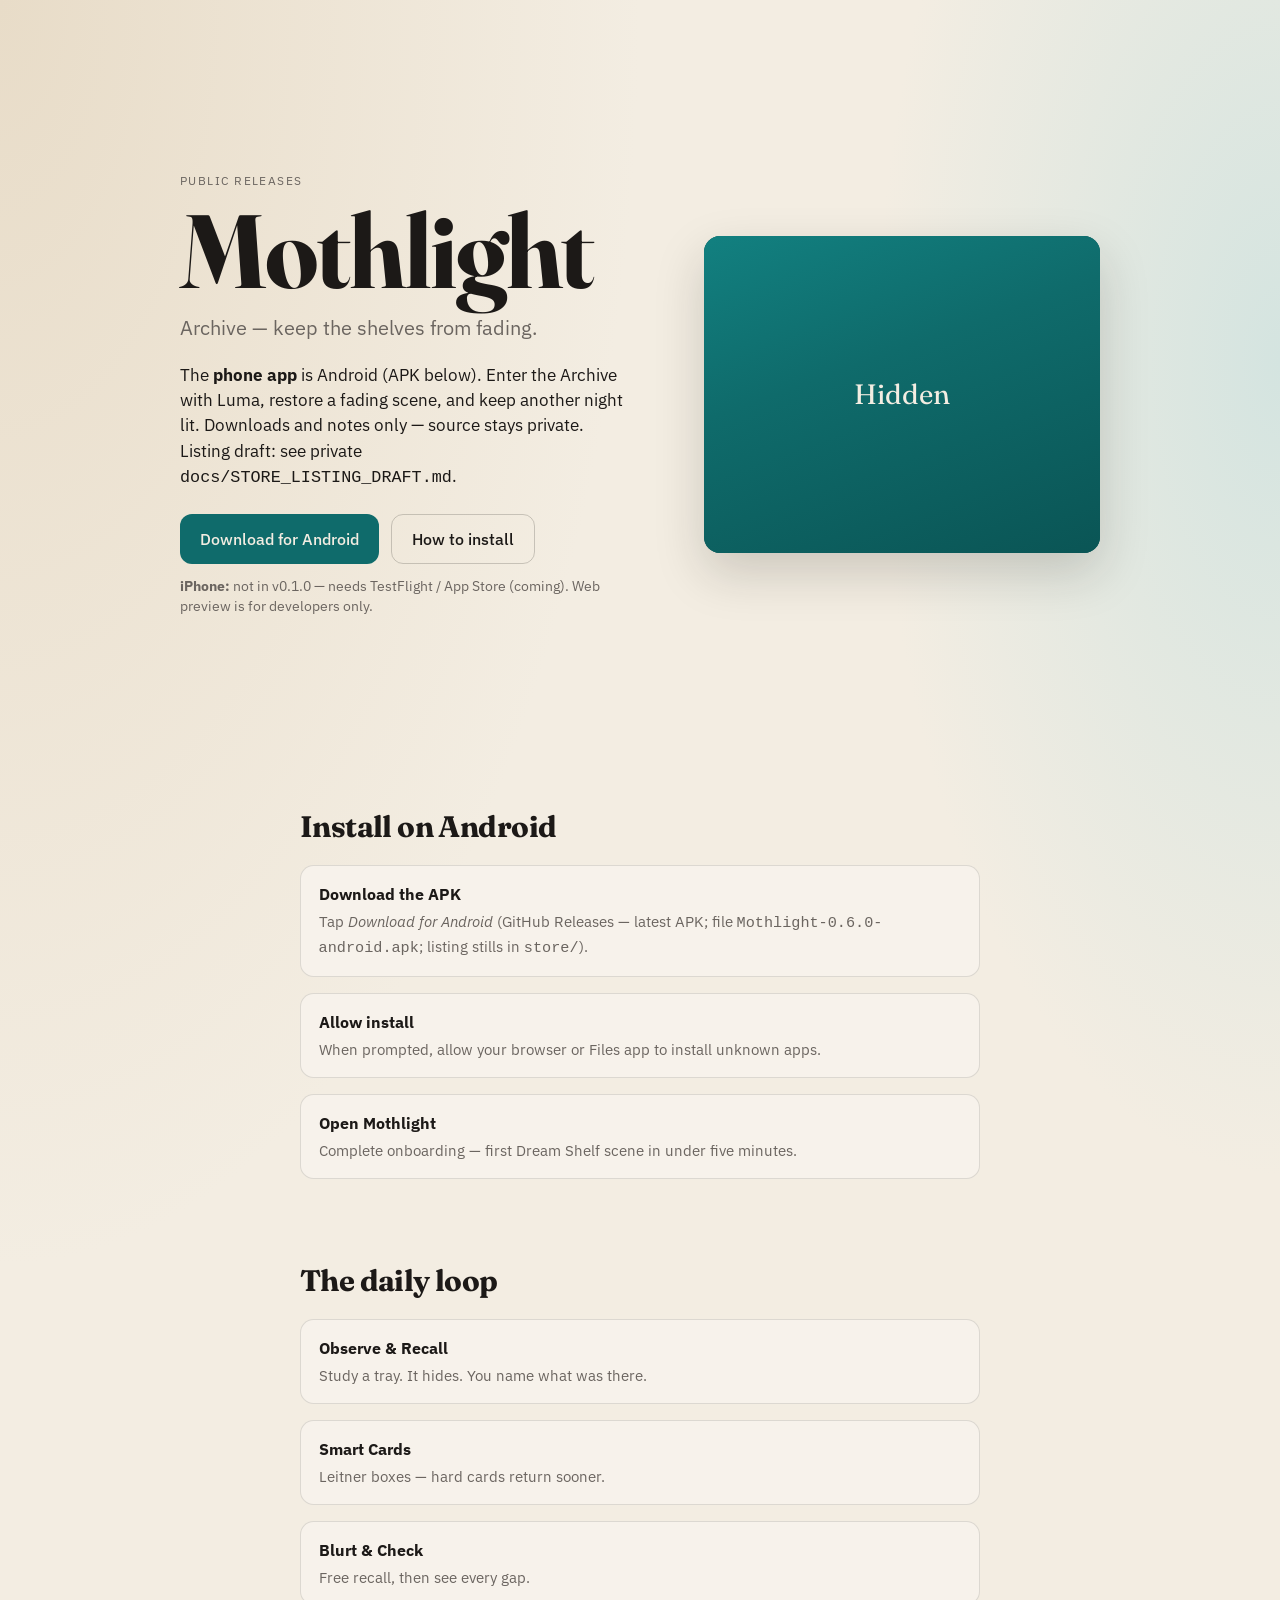
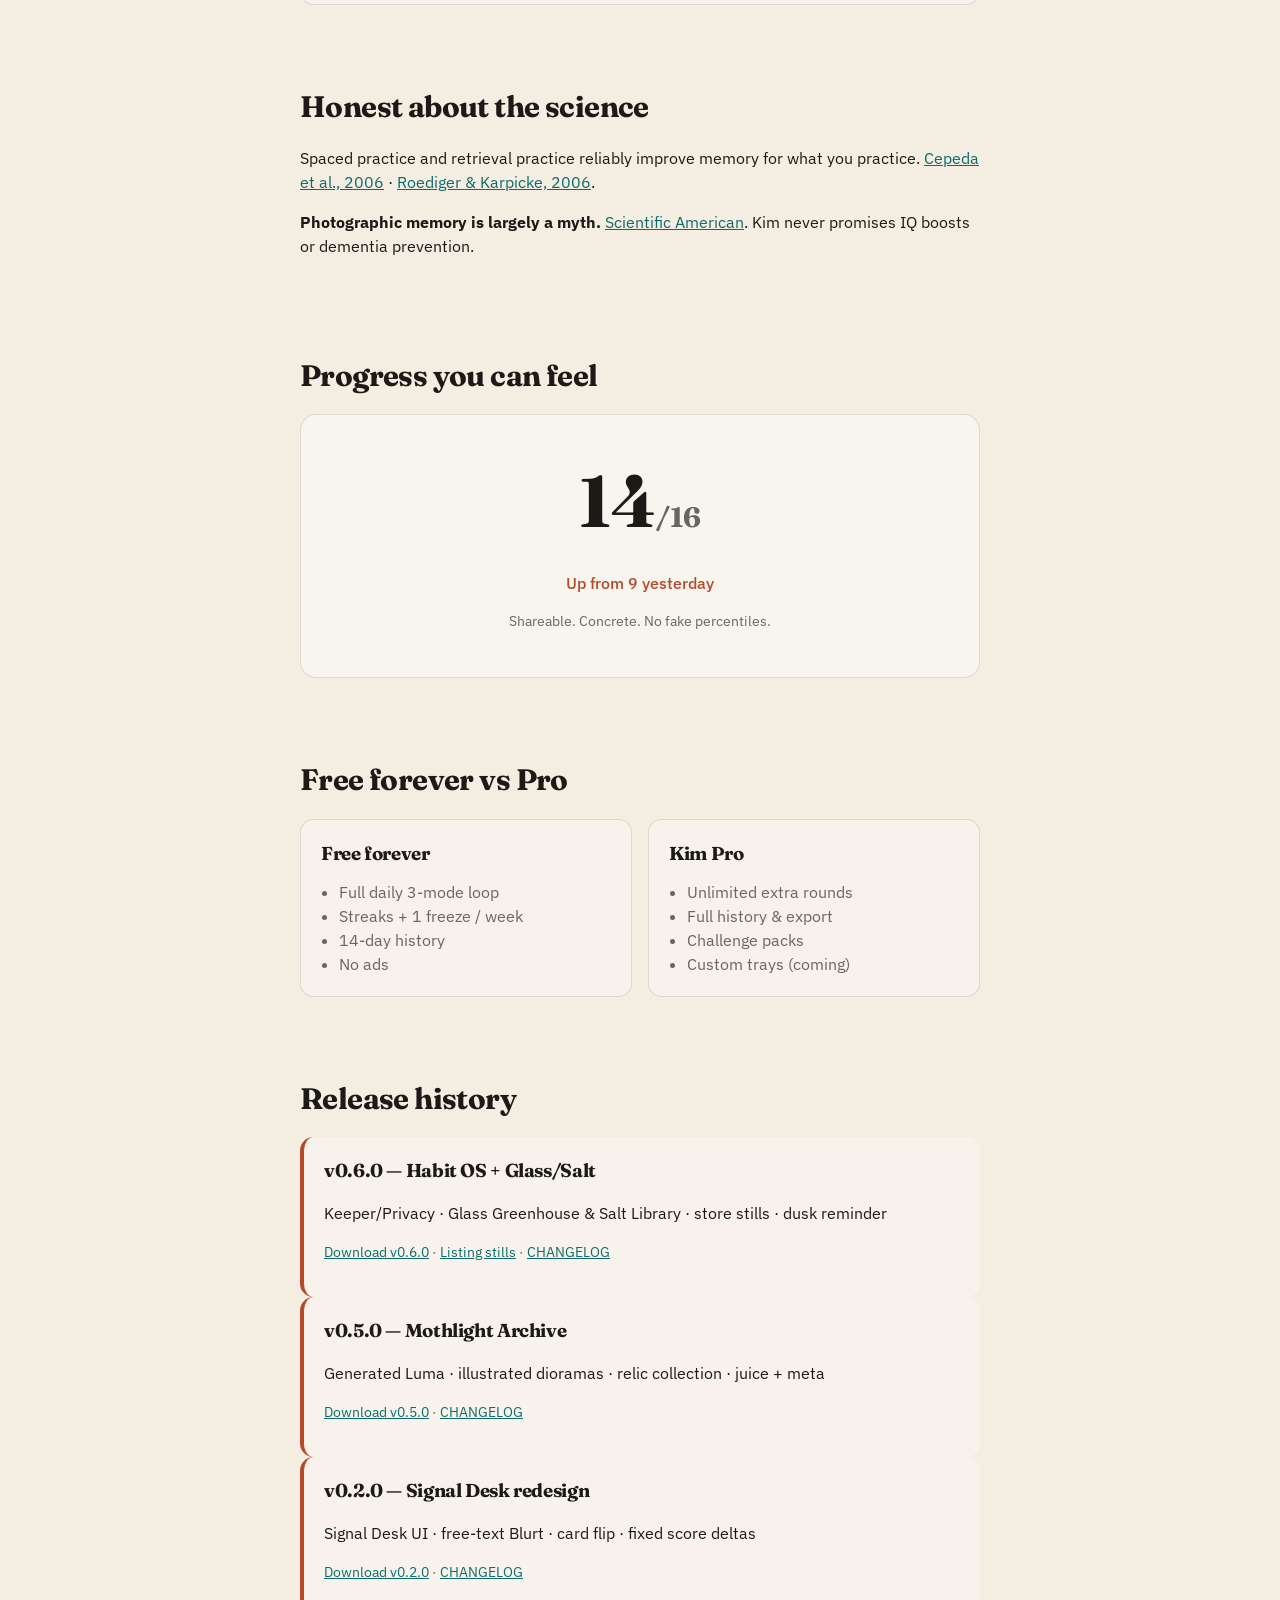
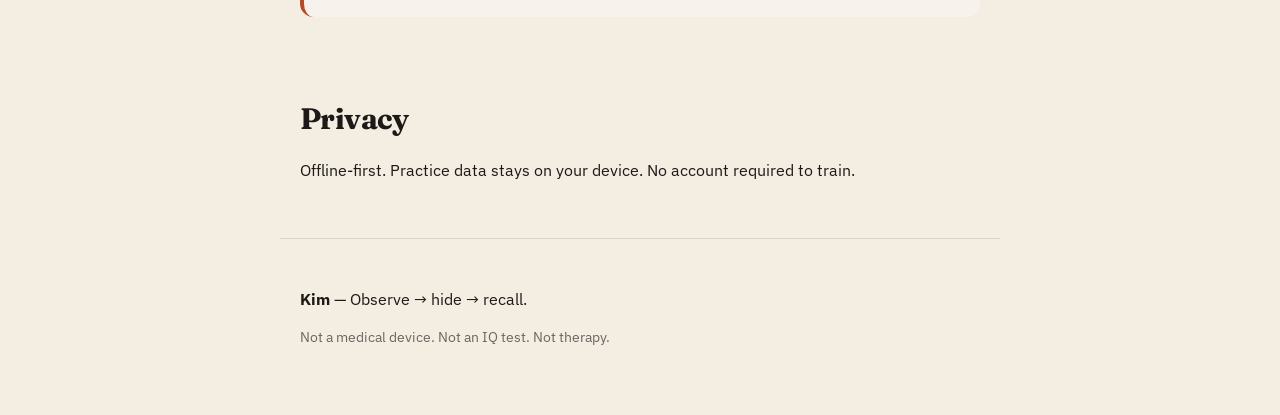
==== index.html @ fcea0f08 "Release notes for v0.6.0 APK download Landing + changelog point at Mothlight-0.6.0-android.apk and s" ====
<!doctype html>
<html lang="en">
  <head>
    <meta charset="UTF-8" />
    <meta name="viewport" content="width=device-width, initial-scale=1" />
    <title>Mothlight Archive — Android · keep the shelves lit</title>
    <meta
      name="description"
      content="Download Mothlight Archive for Android. Restore fading Dream Shelf dioramas with Luma in about three minutes a night. Fantasy first; honest practice metrics."
    />
    <link rel="icon" href="favicon.svg" type="image/svg+xml" />
    <link rel="preconnect" href="https://fonts.googleapis.com" />
    <link rel="preconnect" href="https://fonts.gstatic.com" crossorigin />
    <link
      href="https://fonts.googleapis.com/css2?family=Fraunces:opsz,wght@9..144,600;9..144,700&family=IBM+Plex+Sans:wght@400;500;600&display=swap"
      rel="stylesheet"
    />
    <link rel="stylesheet" href="styles.css" />
  </head>
  <body>
    <header class="hero">
      <div class="hero-copy">
        <p class="eyebrow">Public releases</p>
        <h1>Mothlight</h1>
        <p class="tag">Archive — keep the shelves from fading.</p>
        <p class="lede">
          The <strong>phone app</strong> is Android (APK below). Enter the Archive with Luma,
          restore a fading scene, and keep another night lit. Downloads and notes only —
          source stays private. Listing draft: see private <code>docs/STORE_LISTING_DRAFT.md</code>.
        </p>
        <div class="cta-row">
          <a
            class="btn primary"
            id="download-android"
            href="https://github.com/grloper/kim-releases/releases/latest"
            >Download for Android</a
          >
          <a class="btn ghost" href="#install">How to install</a>
        </div>
        <p class="fine platform-note">
          <strong>iPhone:</strong> not in v0.1.0 — needs TestFlight / App Store (coming). Web preview
          is for developers only.
        </p>
      </div>
      <div class="tray" aria-hidden="true">
        <div class="tray-bed">
          <span>🔑</span><span>✏️</span><span>🍎</span><span>🧭</span>
          <span>🐚</span><span>🕯️</span><span>📎</span><span>🎲</span>
        </div>
        <div class="cloth" id="cloth"></div>
      </div>
    </header>

    <section id="install">
      <h2>Install on Android</h2>
      <ol class="steps">
        <li>
          <strong>Download the APK</strong>
          <span
            >Tap <em>Download for Android</em> (GitHub Releases — latest APK;
            file <code>Mothlight-0.6.0-android.apk</code>; listing stills in <code>store/</code>).</span
          >
        </li>
        <li>
          <strong>Allow install</strong>
          <span>When prompted, allow your browser or Files app to install unknown apps.</span>
        </li>
        <li>
          <strong>Open Mothlight</strong>
          <span>Complete onboarding — first Dream Shelf scene in under five minutes.</span>
        </li>
      </ol>
    </section>

    <section id="loop">
      <h2>The daily loop</h2>
      <ol class="steps">
        <li>
          <strong>Observe &amp; Recall</strong>
          <span>Study a tray. It hides. You name what was there.</span>
        </li>
        <li>
          <strong>Smart Cards</strong>
          <span>Leitner boxes — hard cards return sooner.</span>
        </li>
        <li>
          <strong>Blurt &amp; Check</strong>
          <span>Free recall, then see every gap.</span>
        </li>
      </ol>
    </section>

    <section id="honest">
      <h2>Honest about the science</h2>
      <p>
        Spaced practice and retrieval practice reliably improve memory for what you
        practice.
        <a href="https://pubmed.ncbi.nlm.nih.gov/16719566/">Cepeda et al., 2006</a> ·
        <a href="https://journals.sagepub.com/doi/10.1111/j.1467-9280.2006.01693.x"
          >Roediger &amp; Karpicke, 2006</a
        >.
      </p>
      <p>
        <strong>Photographic memory is largely a myth.</strong>
        <a href="https://www.scientificamerican.com/article/is-there-such-a-thing-as/"
          >Scientific American</a
        >.
        Kim never promises IQ boosts or dementia prevention.
      </p>
    </section>

    <section id="score">
      <h2>Progress you can feel</h2>
      <div class="scorecard">
        <p class="big"><span id="count">0</span><small>/16</small></p>
        <p class="delta">Up from 9 yesterday</p>
        <p class="fine">Shareable. Concrete. No fake percentiles.</p>
      </div>
    </section>

    <section id="free">
      <h2>Free forever vs Pro</h2>
      <div class="table">
        <div>
          <h3>Free forever</h3>
          <ul>
            <li>Full daily 3-mode loop</li>
            <li>Streaks + 1 freeze / week</li>
            <li>14-day history</li>
            <li>No ads</li>
          </ul>
        </div>
        <div>
          <h3>Kim Pro</h3>
          <ul>
            <li>Unlimited extra rounds</li>
            <li>Full history &amp; export</li>
            <li>Challenge packs</li>
            <li>Custom trays (coming)</li>
          </ul>
        </div>
      </div>
    </section>

    <section id="releases">
      <h2>Release history</h2>
      <article class="release">
        <h3>v0.6.0 — Habit OS + Glass/Salt</h3>
        <p>Keeper/Privacy · Glass Greenhouse &amp; Salt Library · store stills · dusk reminder</p>
        <p class="meta">
          <a href="https://github.com/grloper/kim-releases/releases/tag/v0.6.0">Download v0.6.0</a>
          · <a href="store/">Listing stills</a>
          · <a href="CHANGELOG.md">CHANGELOG</a>
        </p>
      </article>
      <article class="release">
        <h3>v0.5.0 — Mothlight Archive</h3>
        <p>Generated Luma · illustrated dioramas · relic collection · juice + meta</p>
        <p class="meta">
          <a href="https://github.com/grloper/kim-releases/releases/tag/v0.5.0">Download v0.5.0</a>
          · <a href="CHANGELOG.md">CHANGELOG</a>
        </p>
      </article>
      <article class="release">
        <h3>v0.2.0 — Signal Desk redesign</h3>
        <p>Signal Desk UI · free-text Blurt · card flip · fixed score deltas</p>
        <p class="meta">
          <a href="https://github.com/grloper/kim-releases/releases/tag/v0.2.0">Download v0.2.0</a>
          · <a href="CHANGELOG.md">CHANGELOG</a>
        </p>
      </article>
    </section>

    <section id="privacy">
      <h2>Privacy</h2>
      <p>Offline-first. Practice data stays on your device. No account required to train.</p>
    </section>

    <footer>
      <p><strong>Kim</strong> — Observe → hide → recall.</p>
      <p class="fine">Not a medical device. Not an IQ test. Not therapy.</p>
    </footer>

    <script src="main.js"></script>
  </body>
</html>
---- styles.css ----
:root {
  --ink: #1c1917;
  --paper: #f3ede2;
  --teal: #0f6b6b;
  --rust: #b54a2b;
  --graphite: #6b6560;
  --font-display: 'Fraunces', Georgia, serif;
  --font-ui: 'IBM Plex Sans', system-ui, sans-serif;
}

* {
  box-sizing: border-box;
}

body {
  margin: 0;
  font-family: var(--font-ui);
  color: var(--ink);
  background:
    radial-gradient(ellipse 100% 70% at 0% 0%, #e8dcc8 0%, transparent 50%),
    radial-gradient(ellipse 70% 50% at 100% 10%, #d4e4e0 0%, transparent 45%),
    var(--paper);
  line-height: 1.5;
}

h1,
h2,
h3 {
  font-family: var(--font-display);
  font-weight: 700;
  letter-spacing: -0.02em;
}

a {
  color: var(--teal);
}

.hero {
  display: grid;
  gap: 2.5rem;
  max-width: 960px;
  margin: 0 auto;
  padding: 3.5rem 1.25rem 2rem;
}

@media (min-width: 800px) {
  .hero {
    grid-template-columns: 1.1fr 0.9fr;
    align-items: center;
    min-height: 85vh;
  }
}

.eyebrow {
  text-transform: uppercase;
  letter-spacing: 0.12em;
  font-size: 0.75rem;
  color: var(--graphite);
  margin: 0 0 0.75rem;
}

h1 {
  font-size: clamp(4rem, 12vw, 6.5rem);
  line-height: 0.95;
  margin: 0;
}

.tag {
  font-size: 1.25rem;
  color: var(--graphite);
  margin: 0.75rem 0 1.25rem;
}

.lede {
  max-width: 28rem;
  margin: 0 0 1.5rem;
  font-size: 1.05rem;
}

.platform-note {
  max-width: 28rem;
  margin: 0.75rem 0 0;
  font-size: 0.9rem;
  color: var(--graphite);
}

.cta-row {
  display: flex;
  flex-wrap: wrap;
  gap: 0.75rem;
}

.btn {
  display: inline-flex;
  align-items: center;
  justify-content: center;
  min-height: 3rem;
  padding: 0.75rem 1.25rem;
  border-radius: 0.75rem;
  text-decoration: none;
  font-weight: 500;
}

.btn.primary {
  background: var(--teal);
  color: var(--paper);
}

.btn.ghost {
  border: 1px solid color-mix(in srgb, var(--ink) 20%, transparent);
  color: var(--ink);
}

.tray {
  position: relative;
  aspect-ratio: 5 / 4;
  border-radius: 1rem;
  overflow: hidden;
  background: #0a5555;
  box-shadow: 0 20px 50px color-mix(in srgb, var(--ink) 18%, transparent);
}

.tray-bed {
  display: grid;
  grid-template-columns: repeat(4, 1fr);
  gap: 0.6rem;
  padding: 1.25rem;
  height: 100%;
}

.tray-bed span {
  display: grid;
  place-items: center;
  background: var(--paper);
  border-radius: 0.65rem;
  font-size: 1.6rem;
}

.cloth {
  position: absolute;
  inset: 0;
  background: linear-gradient(160deg, #128080, var(--teal) 40%, #0a5555);
  transform: translateY(-105%);
  transition: transform 0.45s ease-in-out;
  display: grid;
  place-items: center;
  color: var(--paper);
  font-family: var(--font-display);
  font-size: 1.75rem;
}

.cloth.down {
  transform: translateY(0);
}

.cloth::after {
  content: 'Hidden';
}

section {
  max-width: 720px;
  margin: 0 auto;
  padding: 2.5rem 1.25rem;
}

section h2 {
  font-size: 1.85rem;
  margin: 0 0 1rem;
}

.steps {
  list-style: none;
  padding: 0;
  margin: 0;
  display: grid;
  gap: 1rem;
}

.steps li {
  display: grid;
  gap: 0.25rem;
  padding: 1rem 1.1rem;
  border: 1px solid color-mix(in srgb, var(--ink) 12%, transparent);
  border-radius: 0.85rem;
  background: color-mix(in srgb, var(--paper) 70%, white);
}

.steps span {
  color: var(--graphite);
  font-size: 0.95rem;
}

.scorecard {
  text-align: center;
  padding: 2rem 1rem;
  border-radius: 1rem;
  background: color-mix(in srgb, var(--paper) 60%, white);
  border: 1px solid color-mix(in srgb, var(--ink) 12%, transparent);
}

.scorecard .big {
  font-family: var(--font-display);
  font-size: 4.5rem;
  margin: 0;
  font-weight: 700;
}

.scorecard .big small {
  font-size: 1.75rem;
  color: var(--graphite);
}

.delta {
  color: var(--rust);
  font-weight: 500;
}

.fine {
  color: var(--graphite);
  font-size: 0.85rem;
}

.table {
  display: grid;
  gap: 1rem;
}

@media (min-width: 640px) {
  .table {
    grid-template-columns: 1fr 1fr;
  }
}

.table > div {
  padding: 1.25rem;
  border-radius: 0.85rem;
  border: 1px solid color-mix(in srgb, var(--ink) 12%, transparent);
  background: color-mix(in srgb, var(--paper) 70%, white);
}

.table h3 {
  margin: 0 0 0.75rem;
}

.table ul {
  margin: 0;
  padding-left: 1.1rem;
  color: var(--graphite);
}

.release {
  padding: 1.25rem;
  border-radius: 0.85rem;
  border-left: 4px solid var(--rust);
  background: color-mix(in srgb, var(--paper) 65%, white);
}

.release h3 {
  margin: 0 0 0.5rem;
}

.meta {
  color: var(--graphite);
  font-size: 0.9rem;
}

.lede-sm {
  color: var(--graphite);
}

footer {
  max-width: 720px;
  margin: 0 auto;
  padding: 2rem 1.25rem 3.5rem;
  border-top: 1px solid color-mix(in srgb, var(--ink) 12%, transparent);
}

@media (prefers-reduced-motion: reduce) {
  .cloth {
    transition: none;
  }
}
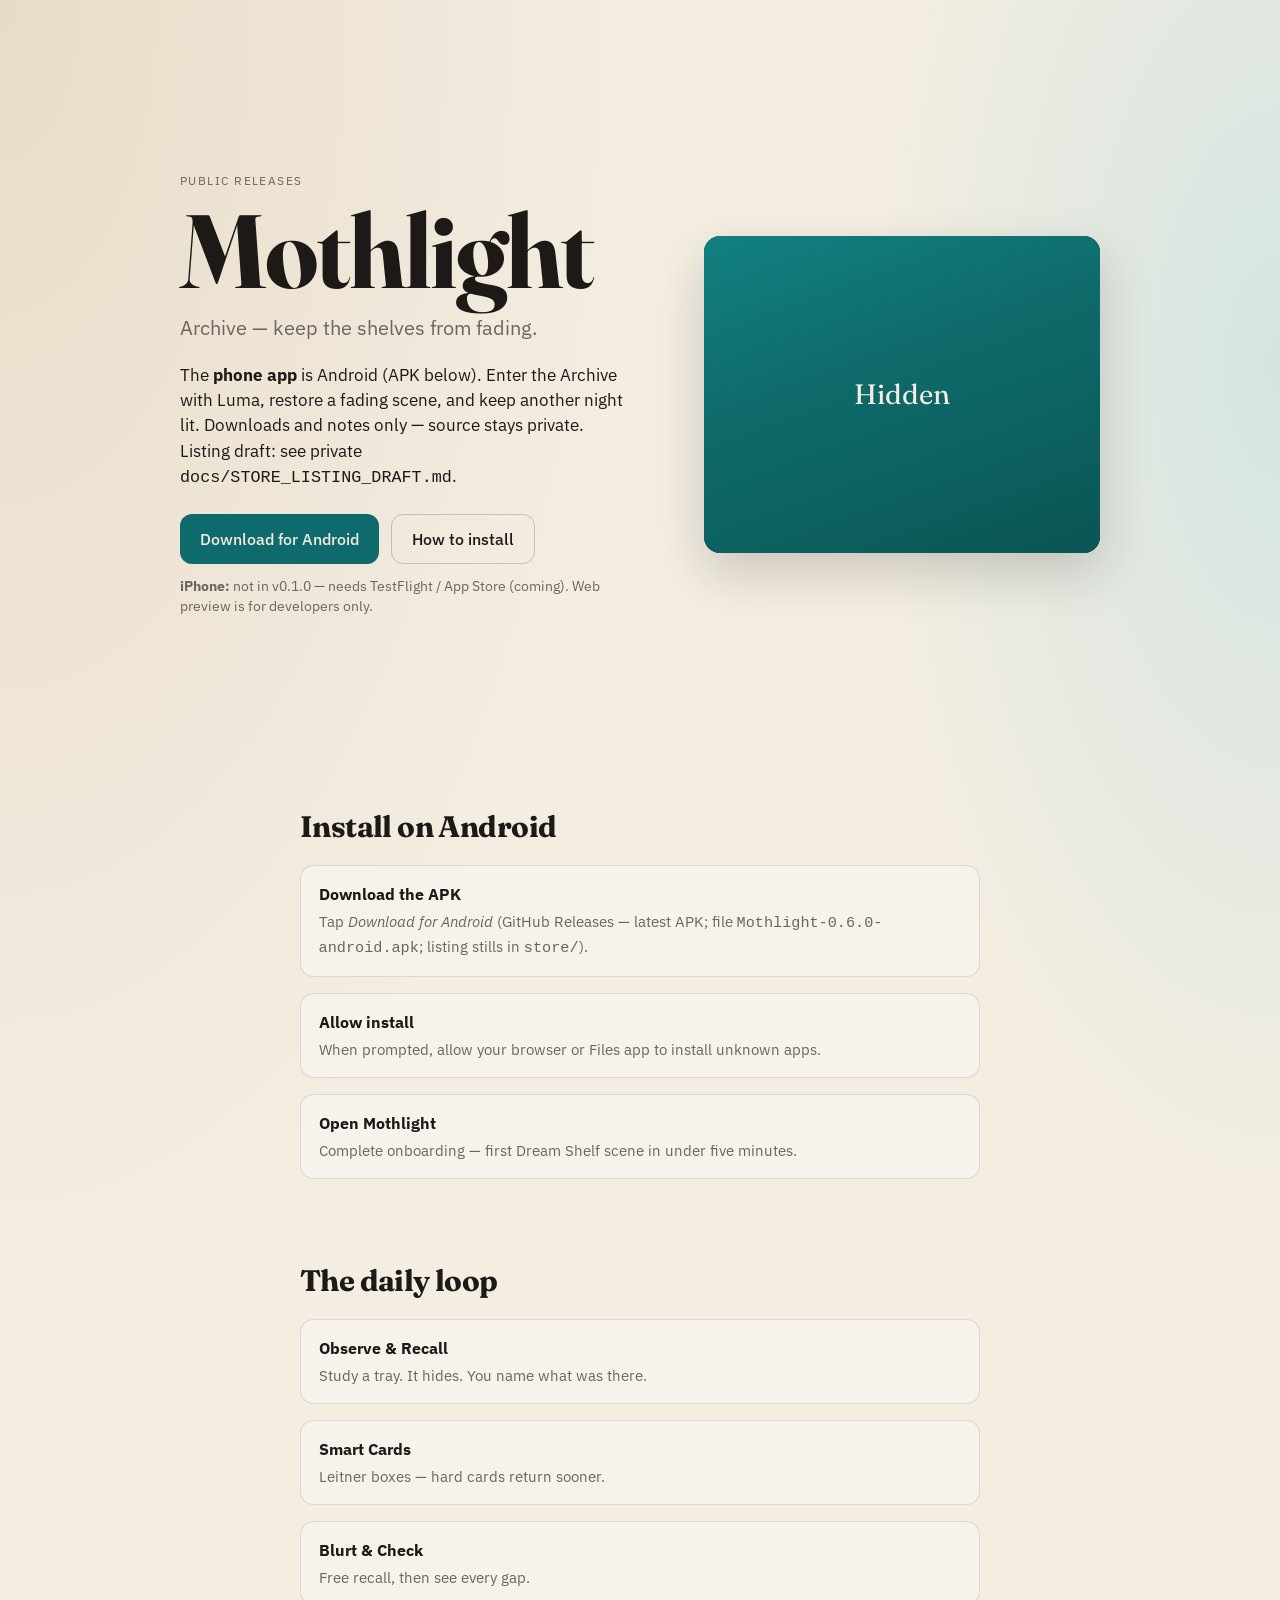
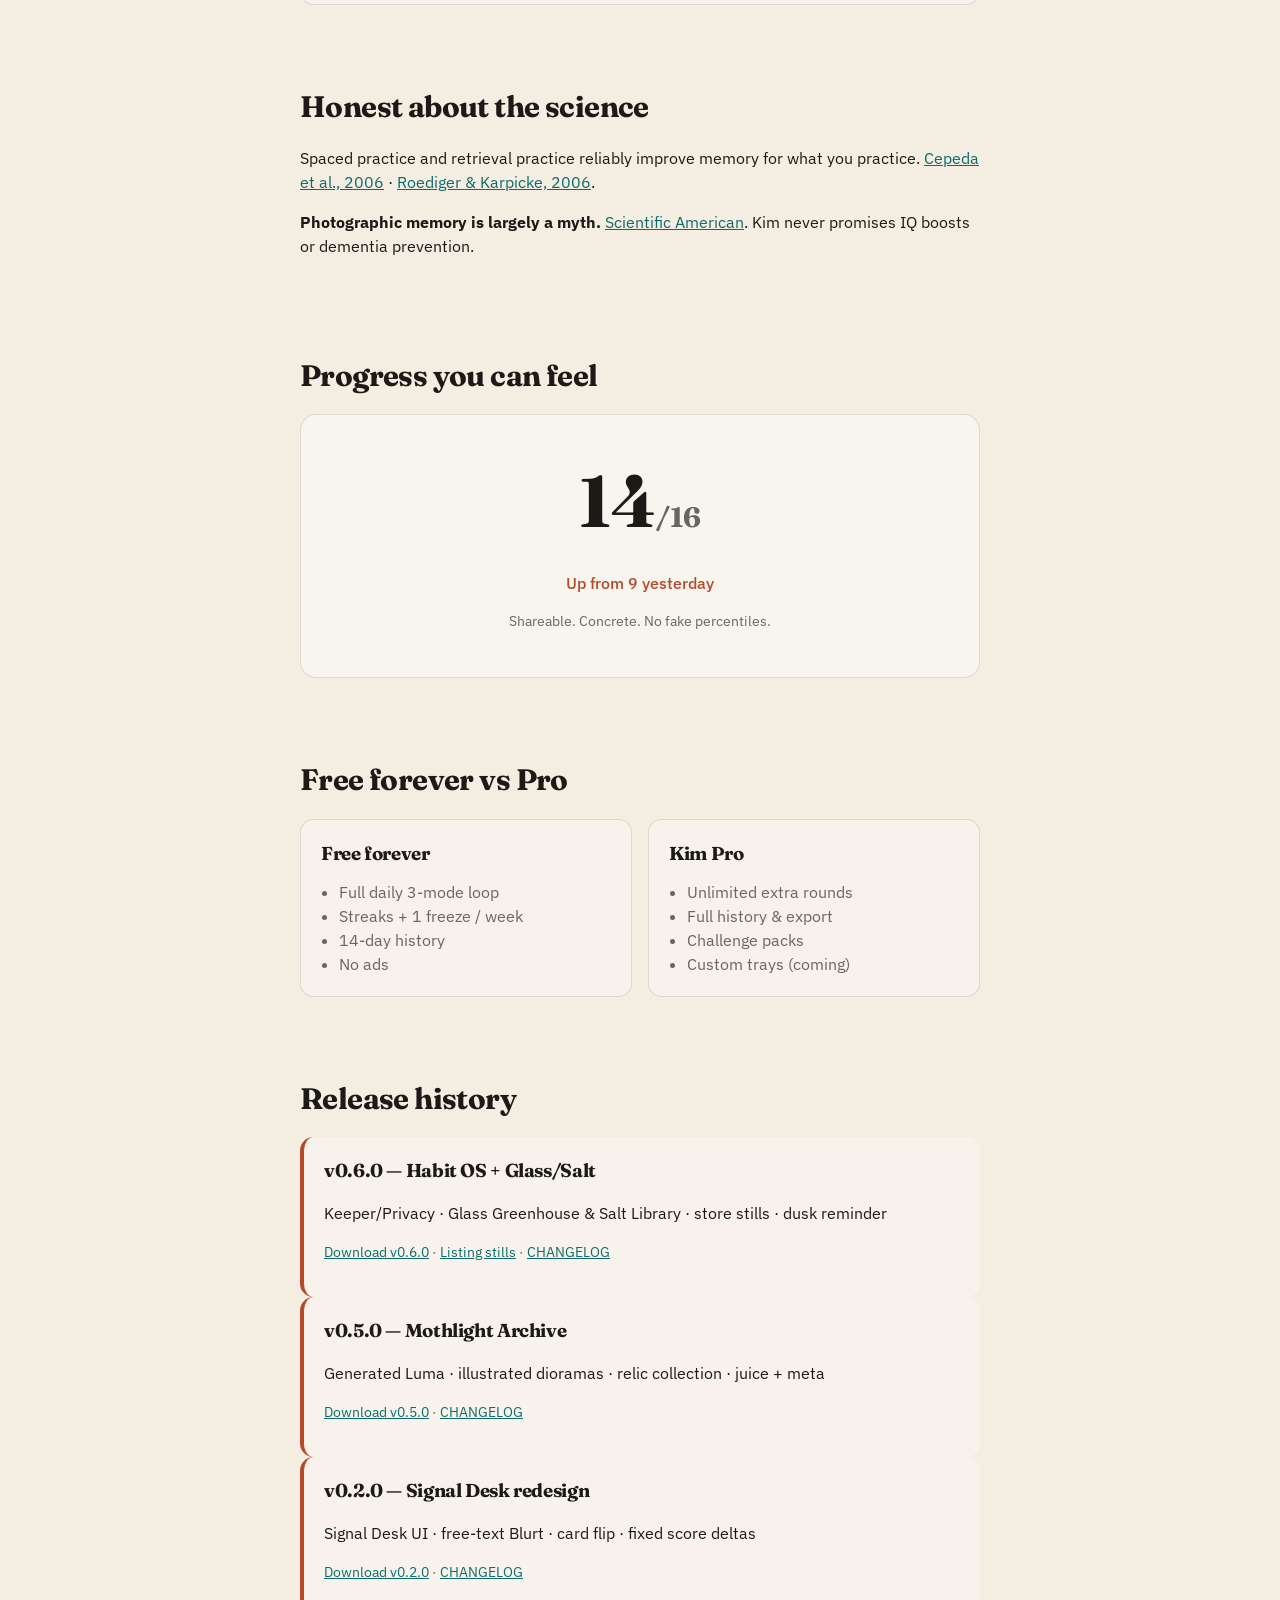
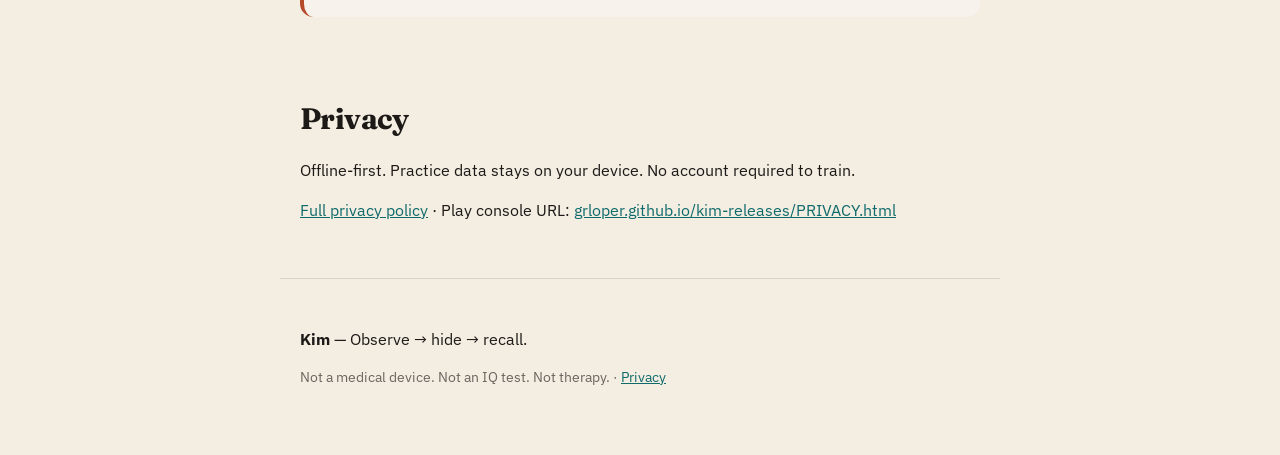
==== commit 4fee3745: "Add public PRIVACY.html for Play console policy URL Static policy page (local-first, no medical clai" ====
--- a/index.html
+++ b/index.html
@@ -174,11 +174,21 @@
     <section id="privacy">
       <h2>Privacy</h2>
       <p>Offline-first. Practice data stays on your device. No account required to train.</p>
+      <p>
+        <a href="PRIVACY.html">Full privacy policy</a>
+        · Play console URL:
+        <a href="https://grloper.github.io/kim-releases/PRIVACY.html"
+          >grloper.github.io/kim-releases/PRIVACY.html</a
+        >
+      </p>
     </section>
 
     <footer>
       <p><strong>Kim</strong> — Observe → hide → recall.</p>
-      <p class="fine">Not a medical device. Not an IQ test. Not therapy.</p>
+      <p class="fine">
+        Not a medical device. Not an IQ test. Not therapy. ·
+        <a href="PRIVACY.html">Privacy</a>
+      </p>
     </footer>
 
     <script src="main.js"></script>
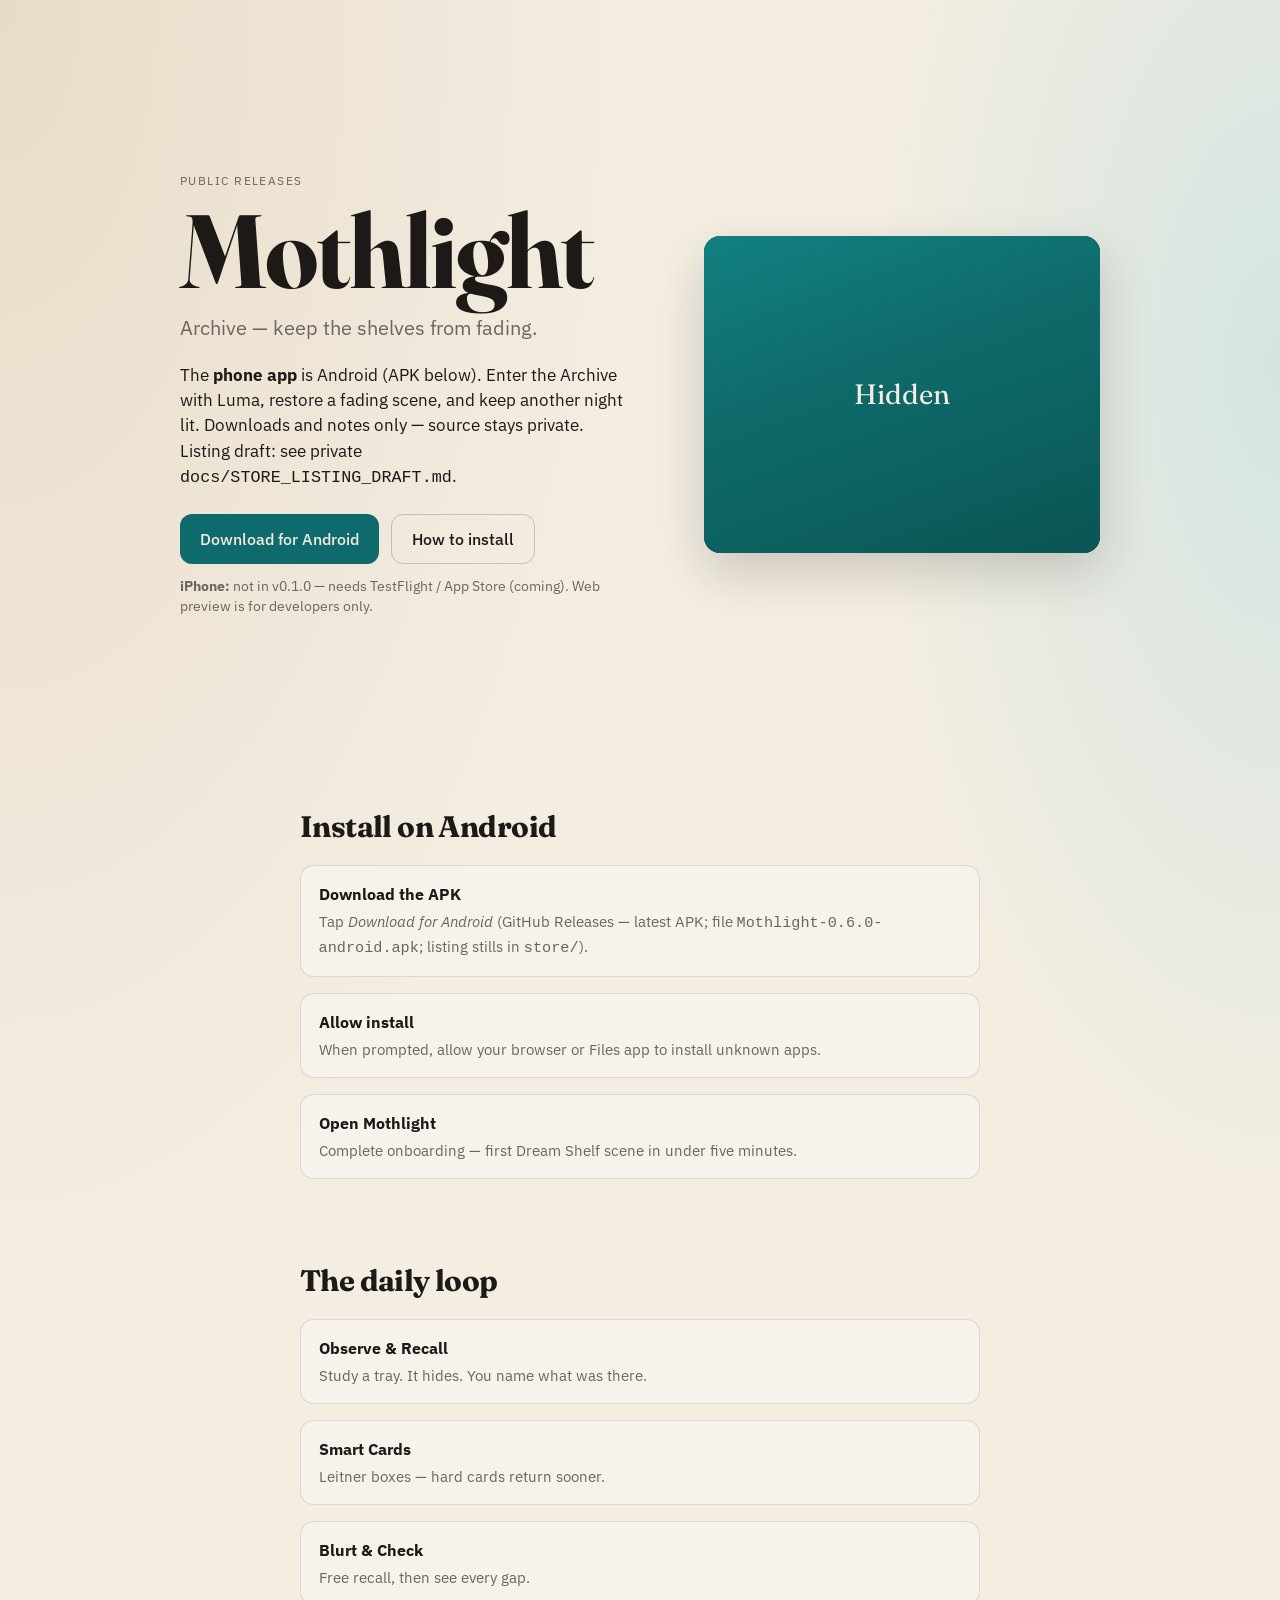
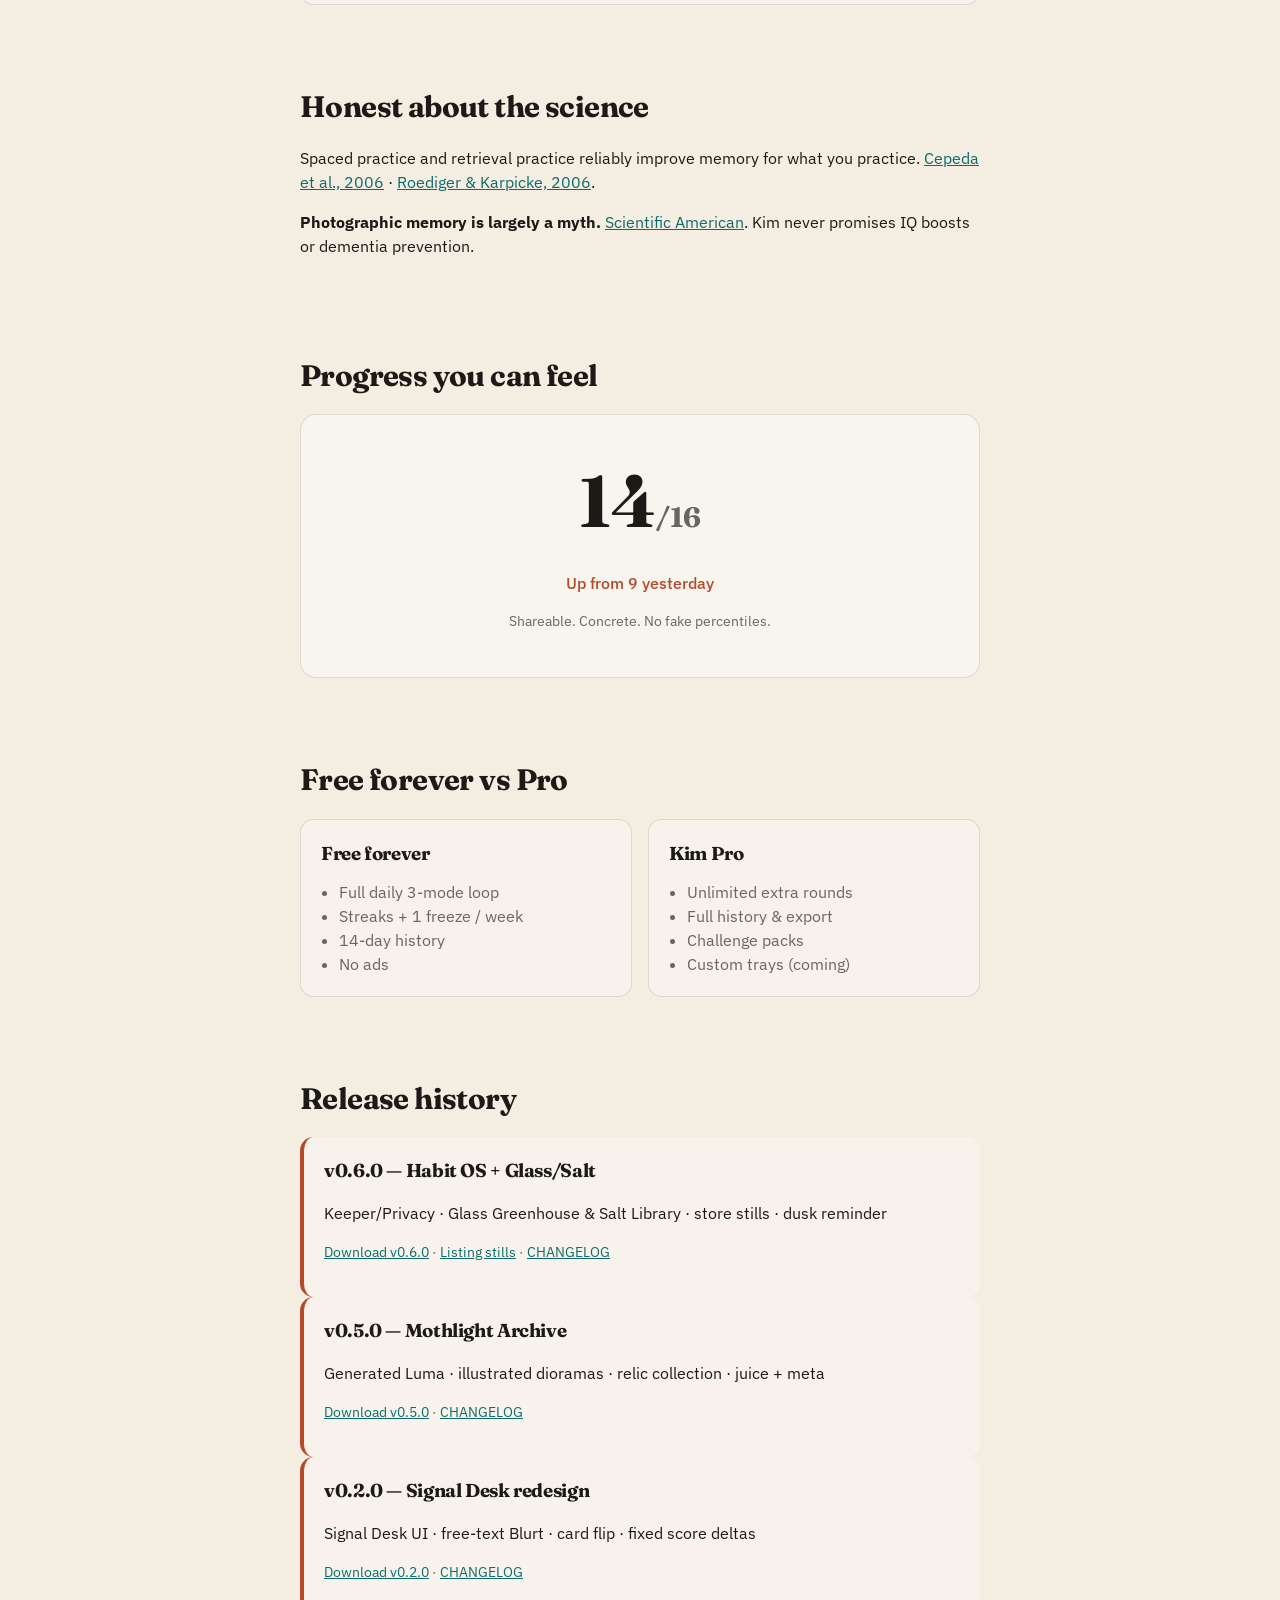
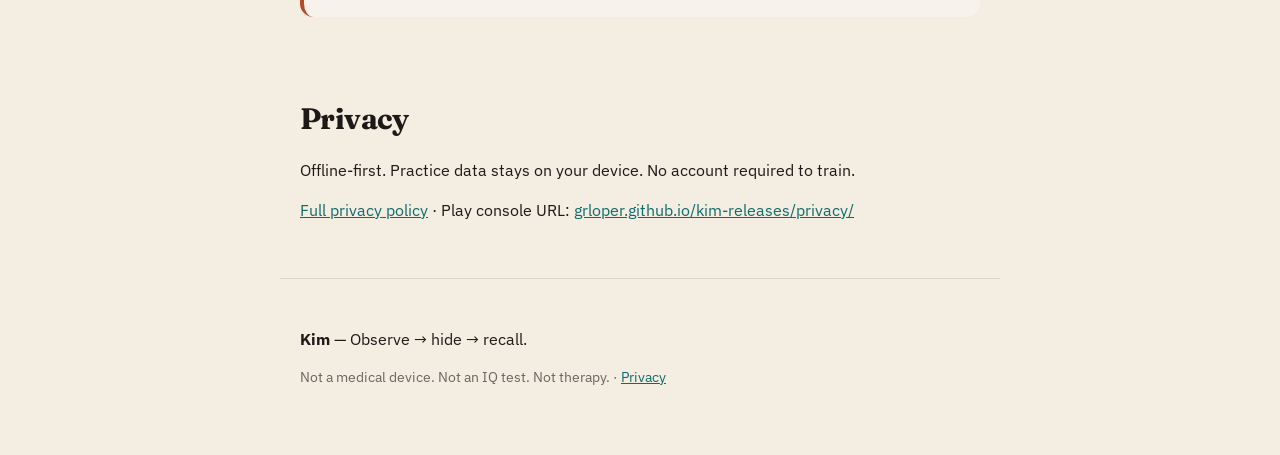
==== commit 28b1bf1d: "docs: point landing privacy links at /privacy/ Pages URL" ====
--- a/index.html
+++ b/index.html
@@ -175,10 +175,10 @@
       <h2>Privacy</h2>
       <p>Offline-first. Practice data stays on your device. No account required to train.</p>
       <p>
-        <a href="PRIVACY.html">Full privacy policy</a>
+        <a href="privacy/">Full privacy policy</a>
         · Play console URL:
-        <a href="https://grloper.github.io/kim-releases/PRIVACY.html"
-          >grloper.github.io/kim-releases/PRIVACY.html</a
+        <a href="https://grloper.github.io/kim-releases/privacy/"
+          >grloper.github.io/kim-releases/privacy/</a
         >
       </p>
     </section>
@@ -187,7 +187,7 @@
       <p><strong>Kim</strong> — Observe → hide → recall.</p>
       <p class="fine">
         Not a medical device. Not an IQ test. Not therapy. ·
-        <a href="PRIVACY.html">Privacy</a>
+        <a href="privacy/">Privacy</a>
       </p>
     </footer>
 
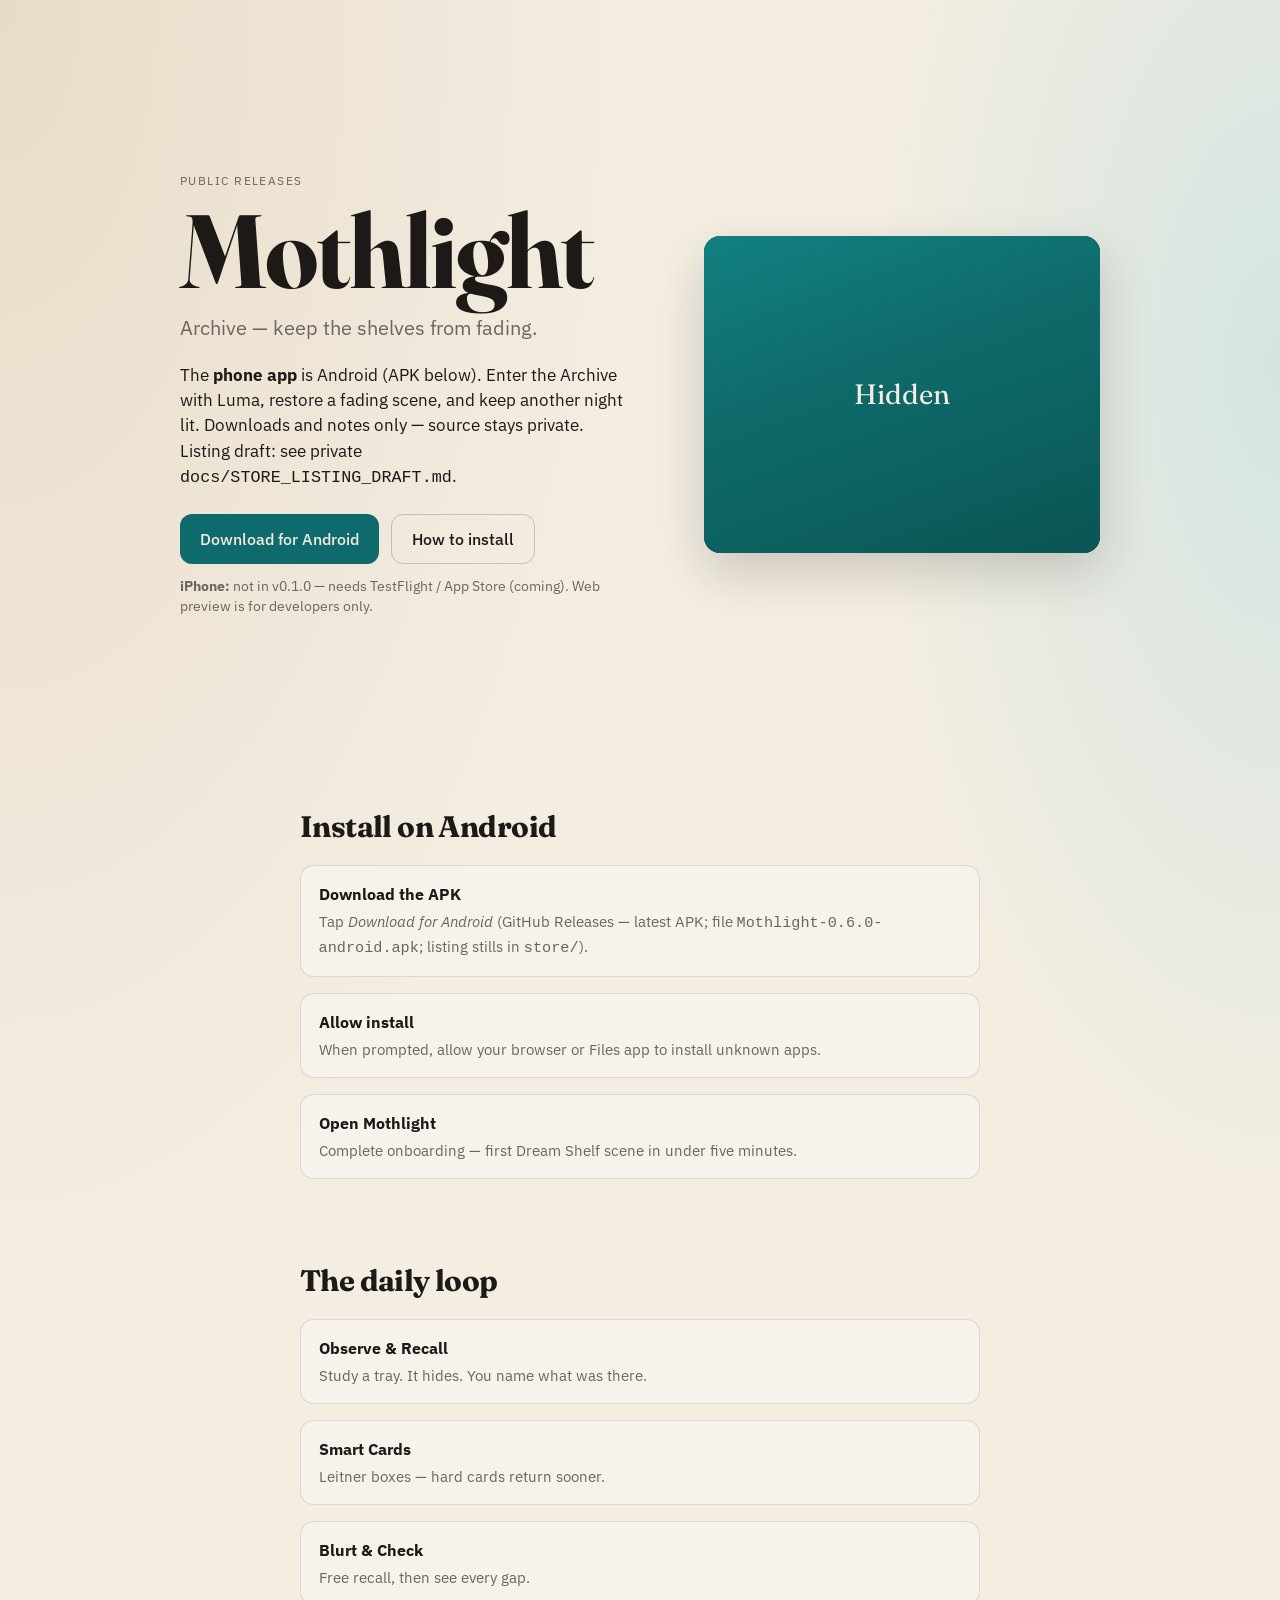
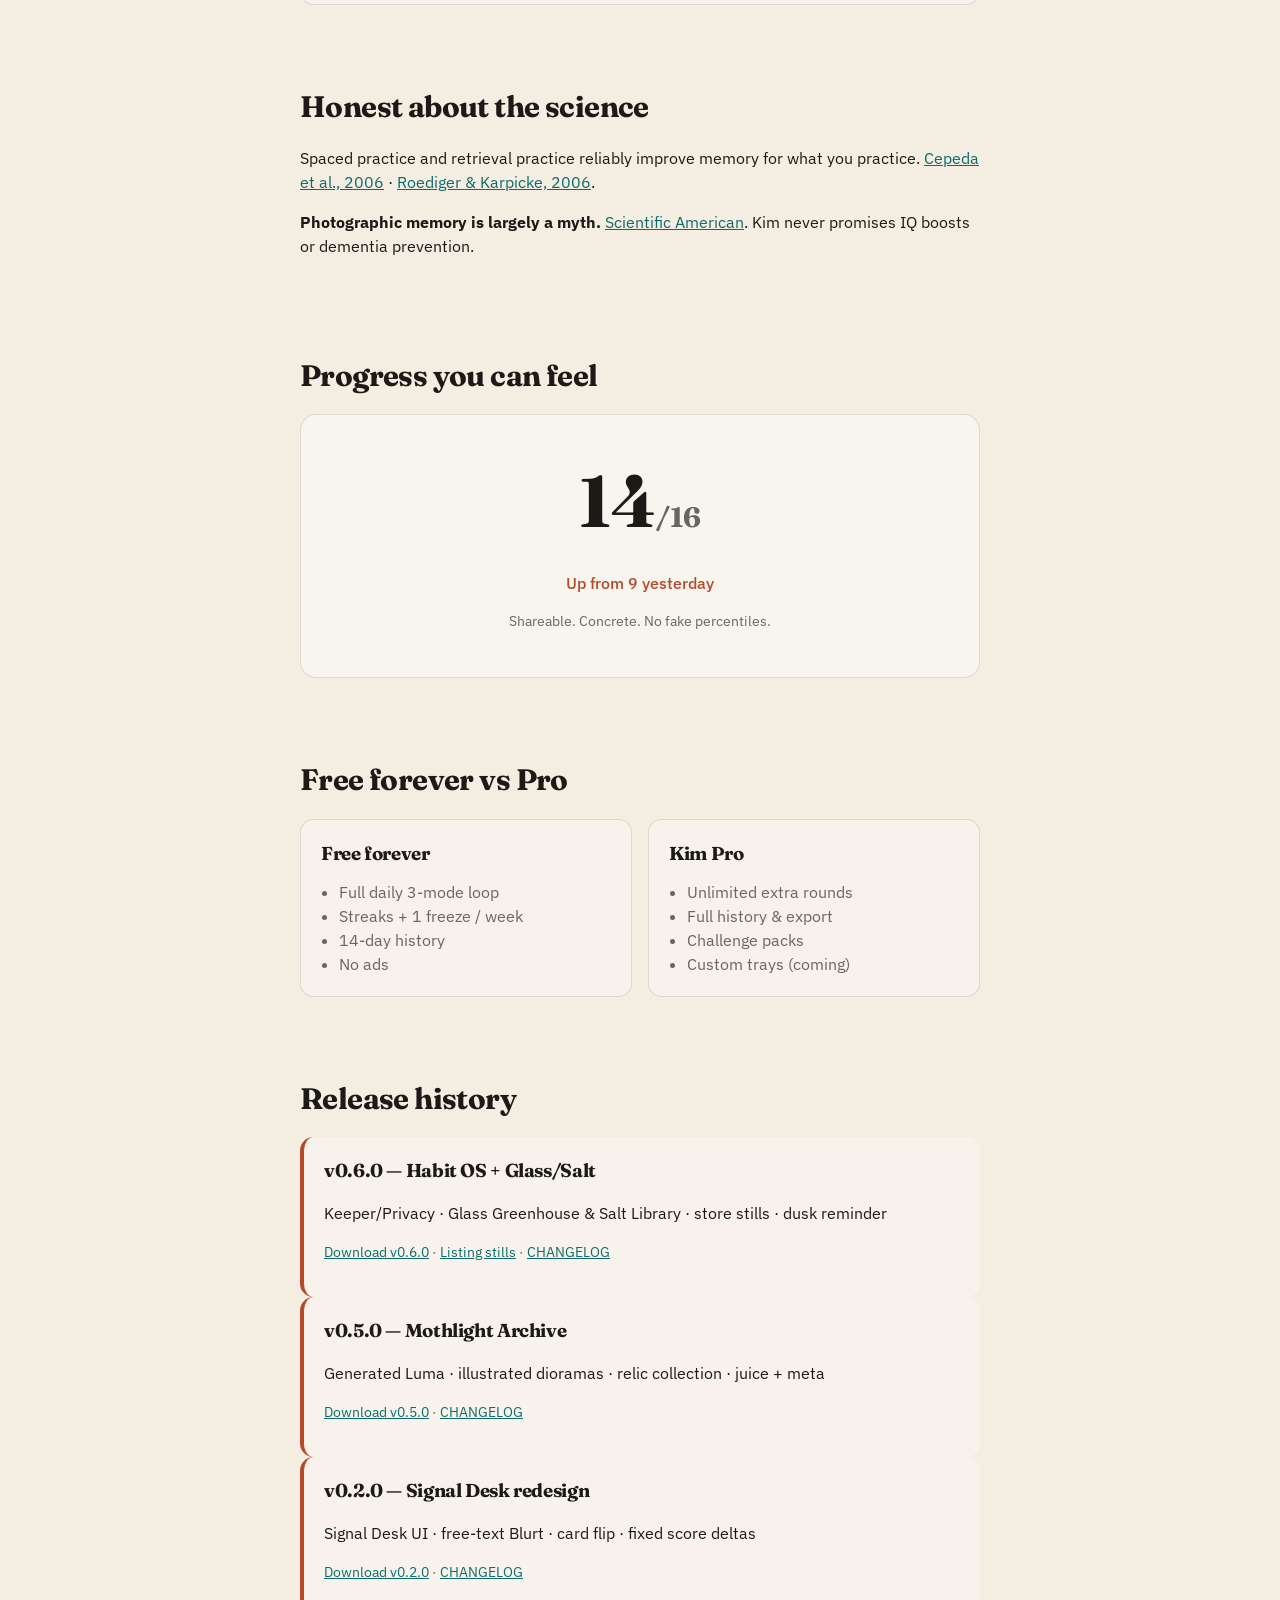
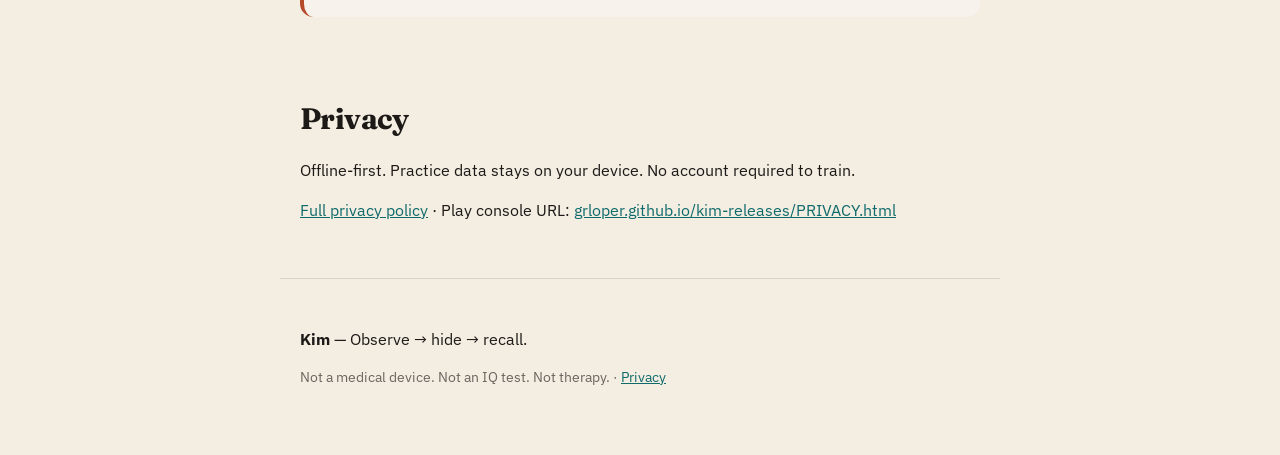
==== commit 74f183da: "docs: canonical Play privacy URL is Pages PRIVACY.html" ====
--- a/index.html
+++ b/index.html
@@ -175,10 +175,10 @@
       <h2>Privacy</h2>
       <p>Offline-first. Practice data stays on your device. No account required to train.</p>
       <p>
-        <a href="privacy/">Full privacy policy</a>
+        <a href="PRIVACY.html">Full privacy policy</a>
         · Play console URL:
-        <a href="https://grloper.github.io/kim-releases/privacy/"
-          >grloper.github.io/kim-releases/privacy/</a
+        <a href="https://grloper.github.io/kim-releases/PRIVACY.html"
+          >grloper.github.io/kim-releases/PRIVACY.html</a
         >
       </p>
     </section>
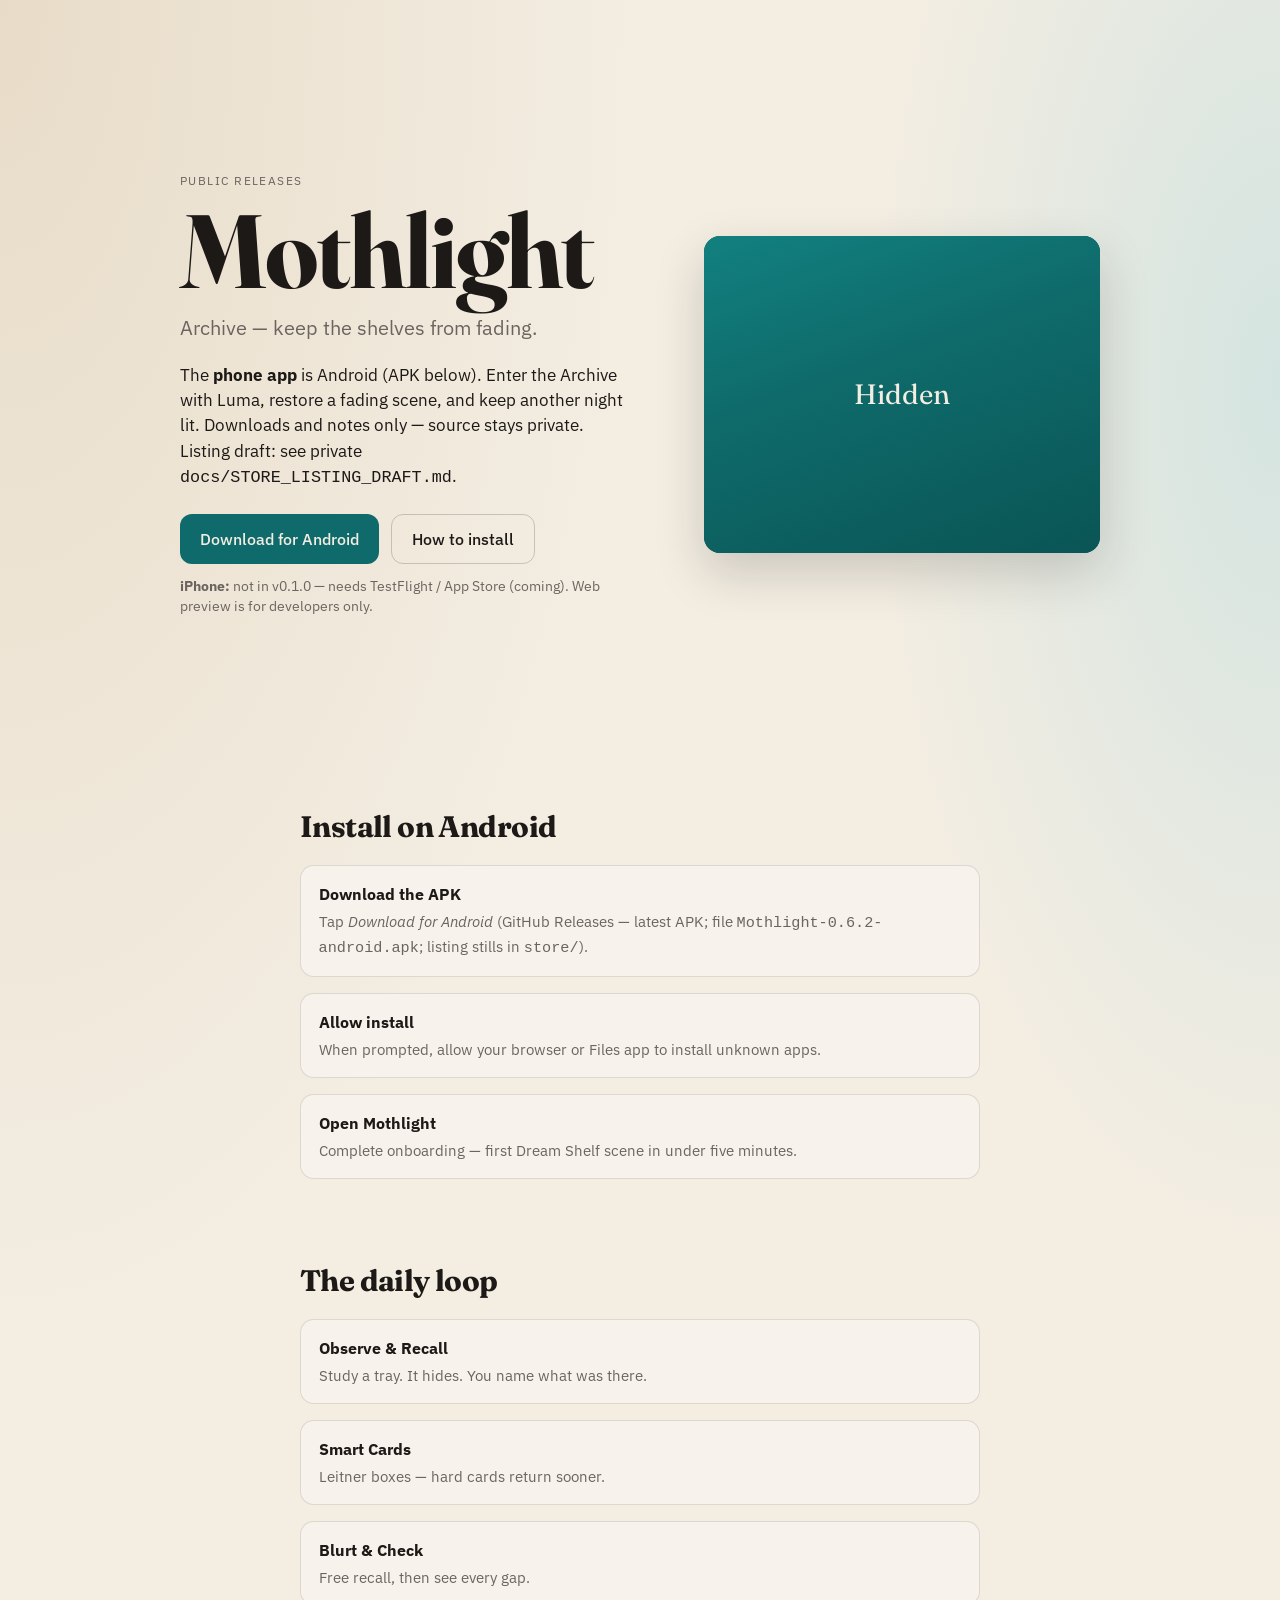
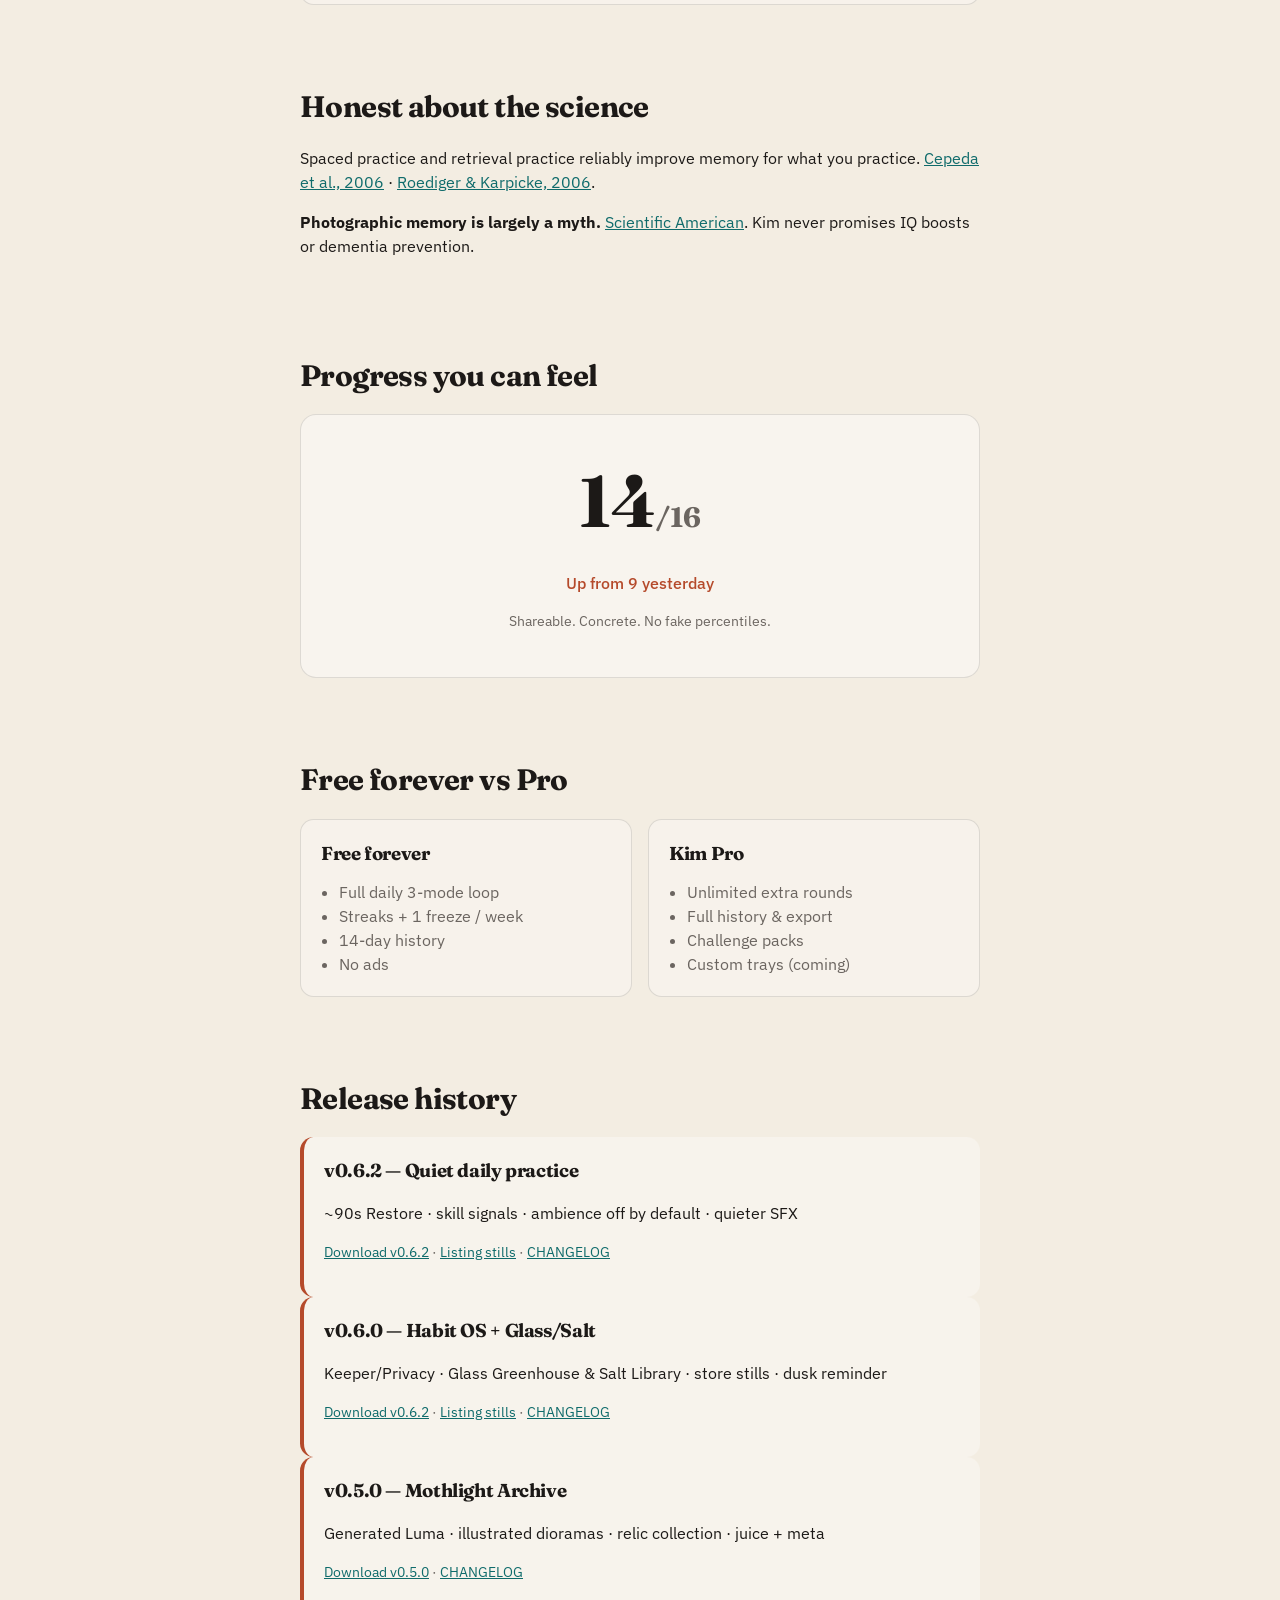
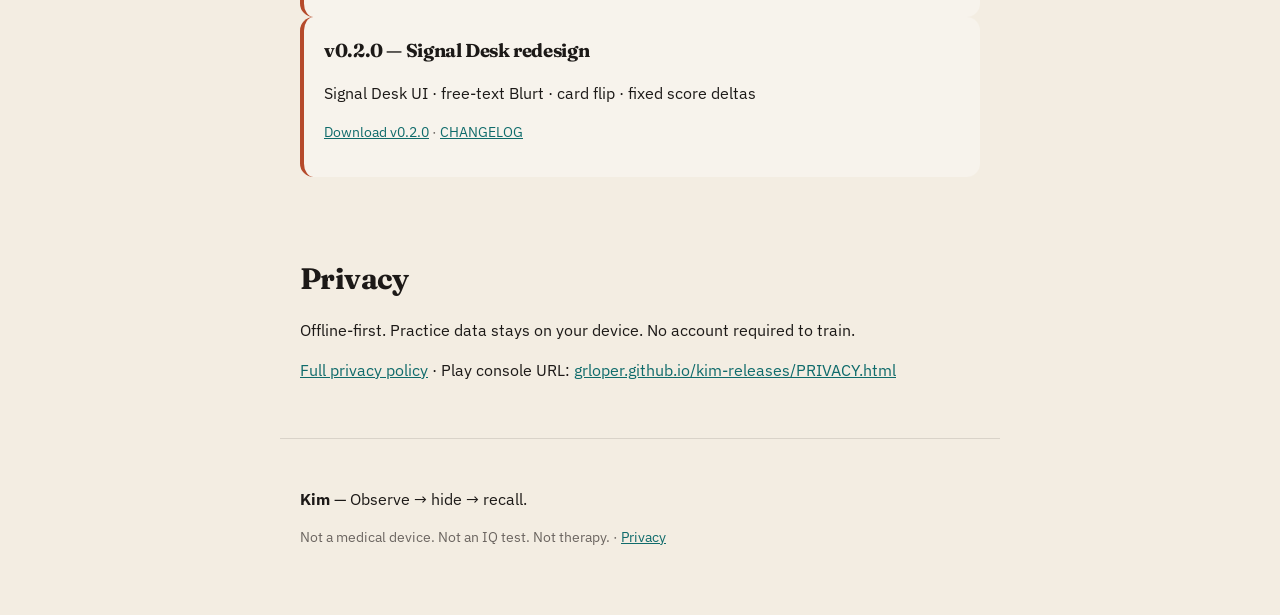
==== commit b503c2dc: "Release 0.6.2 — quiet daily practice + skill signals Public APK notes for shorter Restore, opt-in am" ====
--- a/index.html
+++ b/index.html
@@ -58,7 +58,7 @@
           <strong>Download the APK</strong>
           <span
             >Tap <em>Download for Android</em> (GitHub Releases — latest APK;
-            file <code>Mothlight-0.6.0-android.apk</code>; listing stills in <code>store/</code>).</span
+            file <code>Mothlight-0.6.2-android.apk</code>; listing stills in <code>store/</code>).</span
           >
         </li>
         <li>
@@ -145,10 +145,19 @@
     <section id="releases">
       <h2>Release history</h2>
       <article class="release">
+        <h3>v0.6.2 — Quiet daily practice</h3>
+        <p>~90s Restore · skill signals · ambience off by default · quieter SFX</p>
+        <p class="meta">
+          <a href="https://github.com/grloper/kim-releases/releases/tag/v0.6.2">Download v0.6.2</a>
+          · <a href="store/">Listing stills</a>
+          · <a href="CHANGELOG.md">CHANGELOG</a>
+        </p>
+      </article>
+      <article class="release">
         <h3>v0.6.0 — Habit OS + Glass/Salt</h3>
         <p>Keeper/Privacy · Glass Greenhouse &amp; Salt Library · store stills · dusk reminder</p>
         <p class="meta">
-          <a href="https://github.com/grloper/kim-releases/releases/tag/v0.6.0">Download v0.6.0</a>
+          <a href="https://github.com/grloper/kim-releases/releases/tag/v0.6.2">Download v0.6.2</a>
           · <a href="store/">Listing stills</a>
           · <a href="CHANGELOG.md">CHANGELOG</a>
         </p>
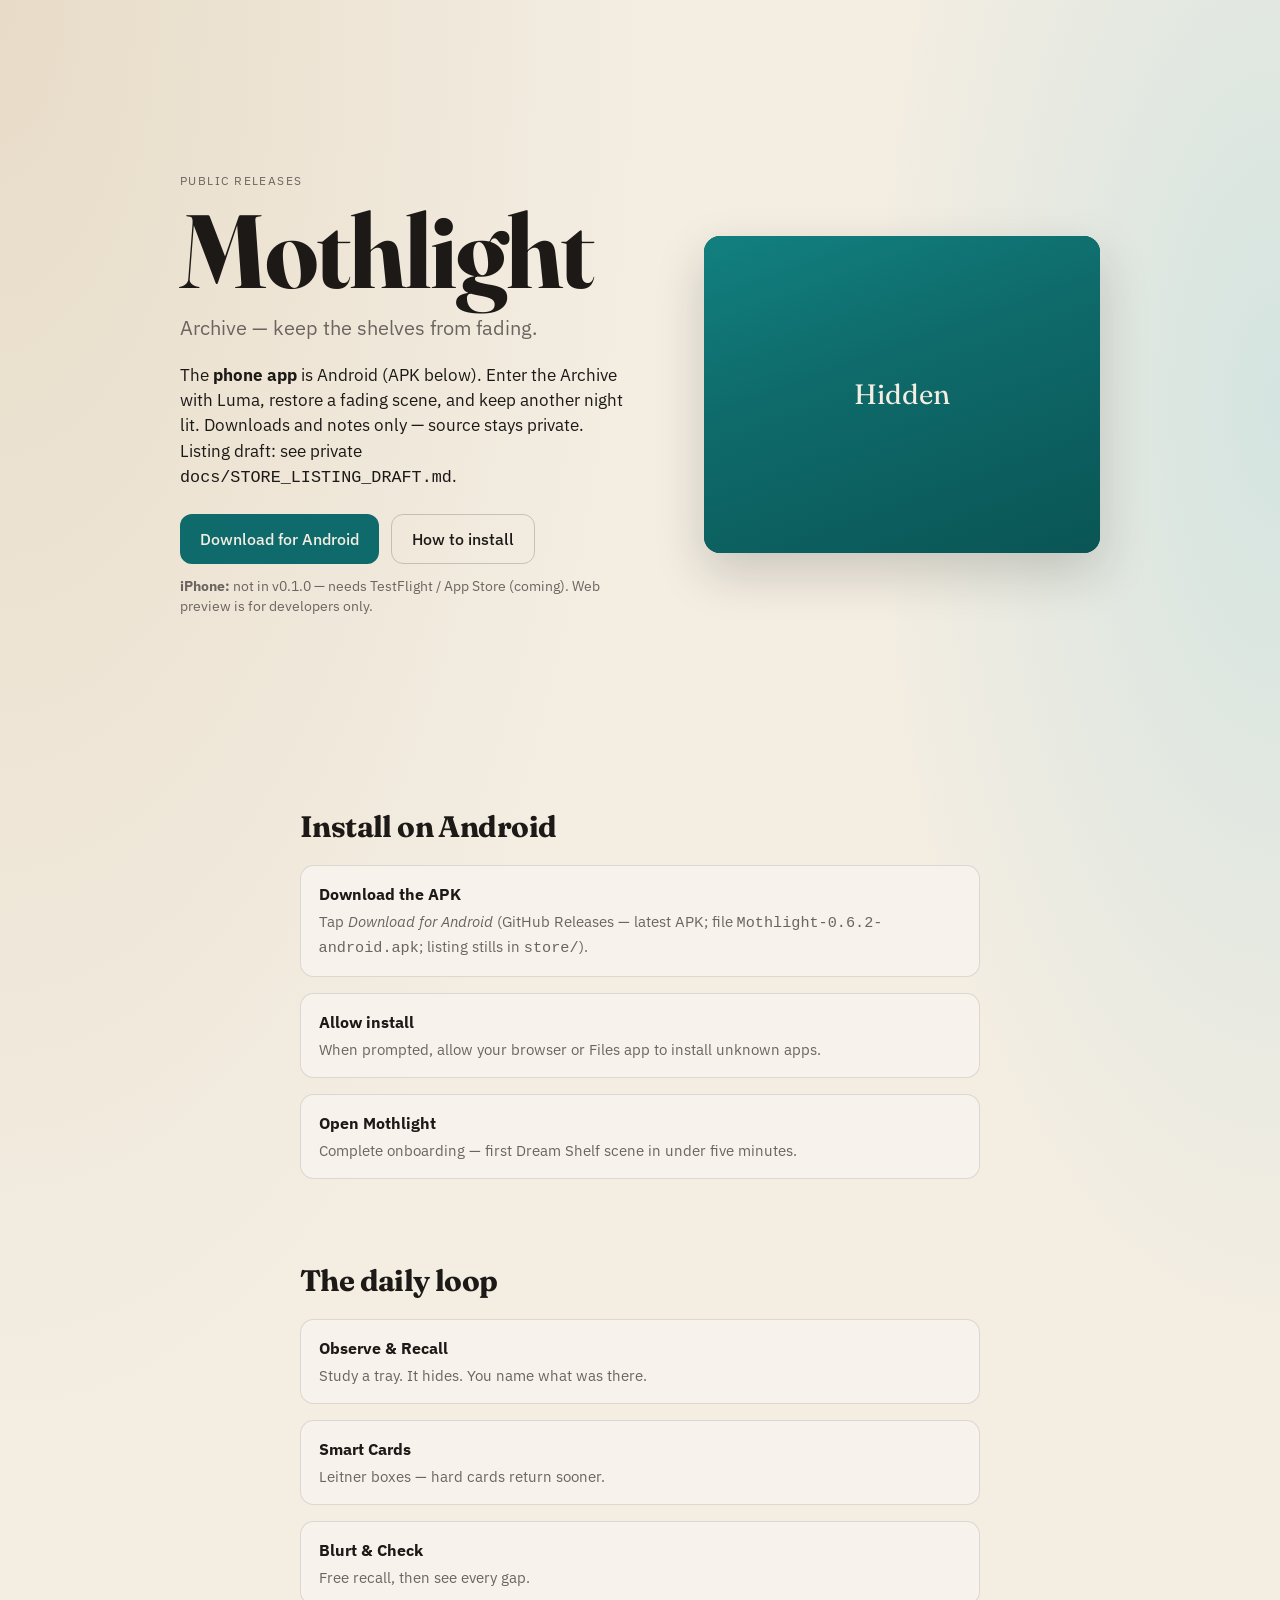
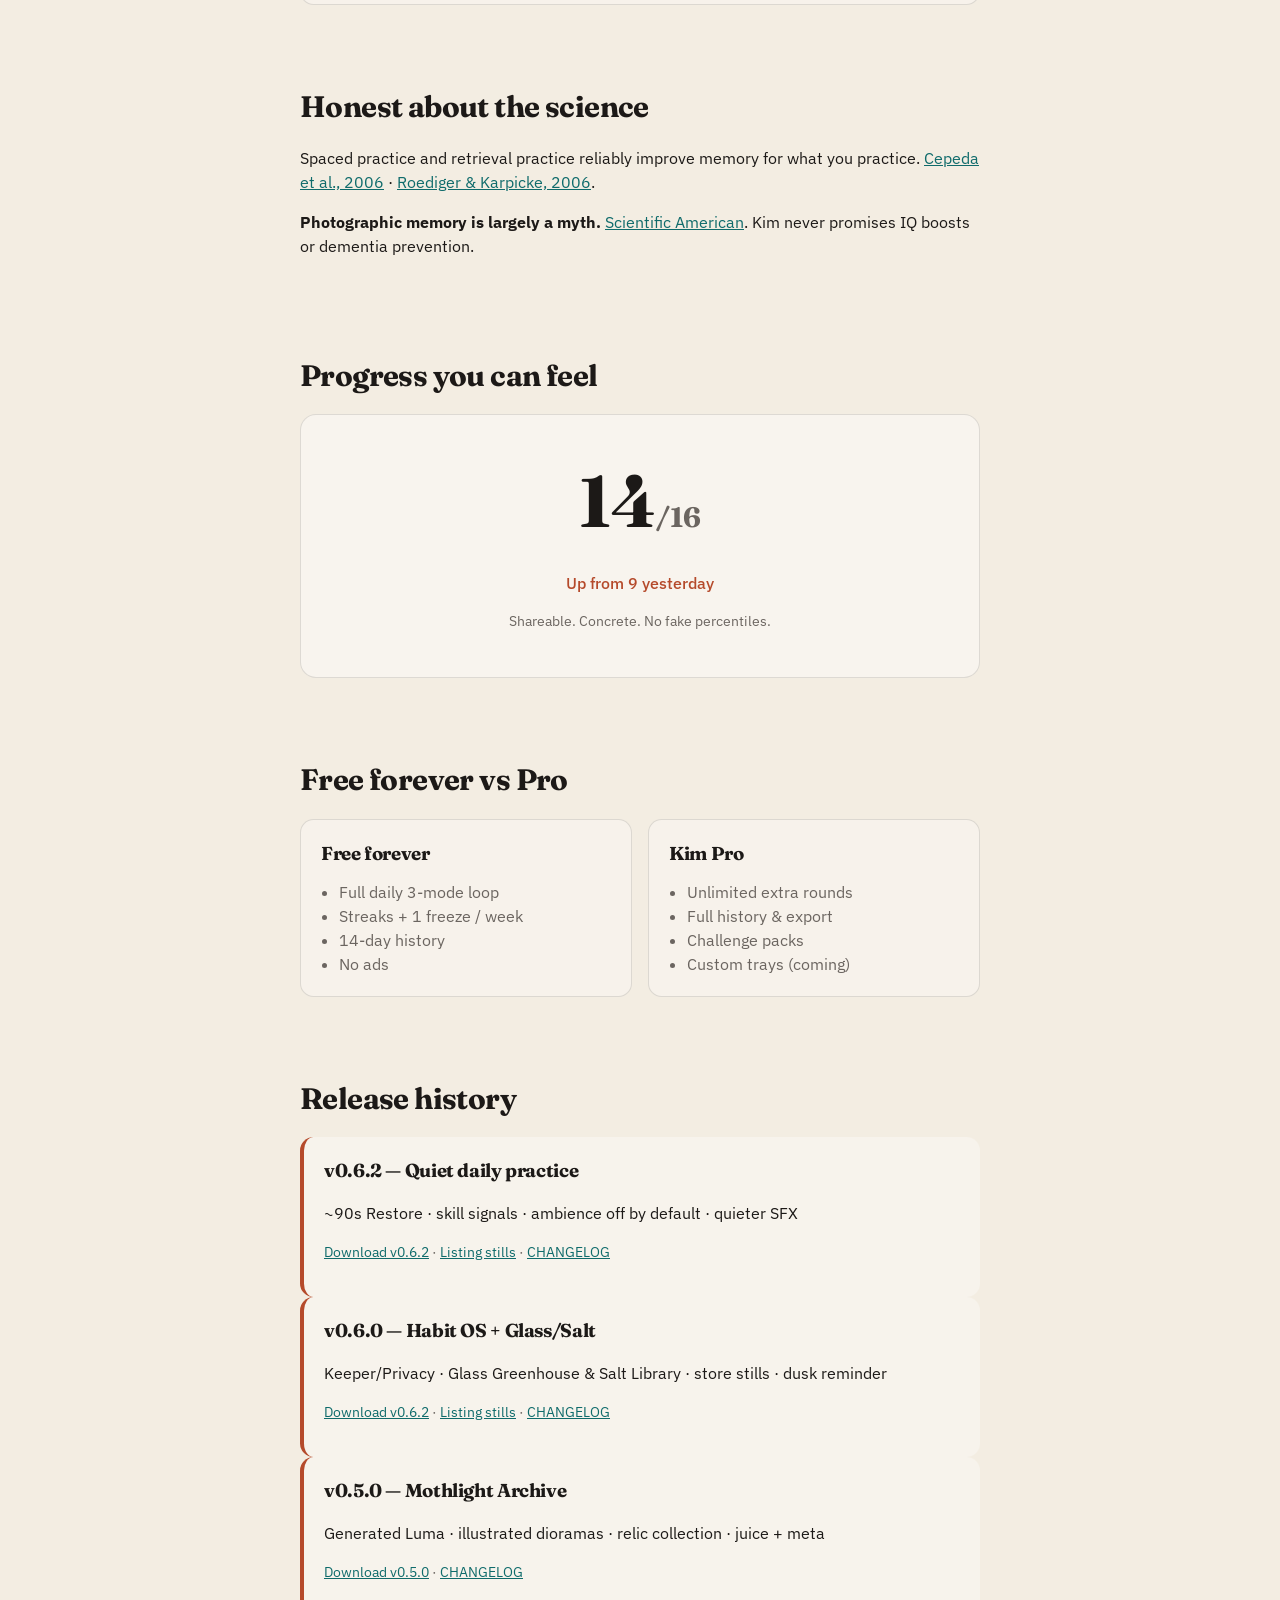
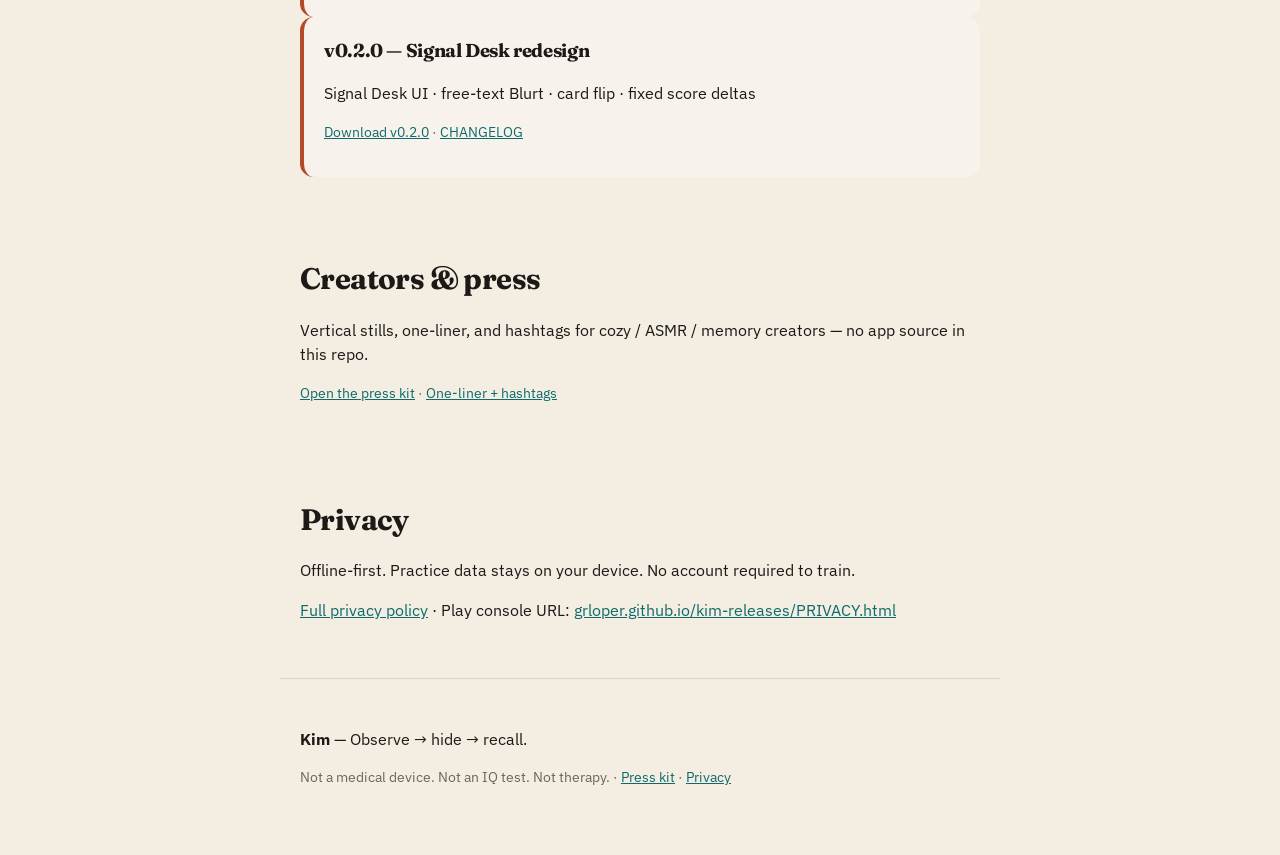
==== commit 06909939: "docs: link press kit from landing + press/index.html (#25)" ====
--- a/index.html
+++ b/index.html
@@ -6,7 +6,7 @@
     <title>Mothlight Archive — Android · keep the shelves lit</title>
     <meta
       name="description"
-      content="Download Mothlight Archive for Android. Restore fading Dream Shelf dioramas with Luma in about three minutes a night. Fantasy first; honest practice metrics."
+      content="Download Mothlight Archive for Android. ~90s nightly Restore with Luma — scene encoding, spaced retrieval, free recall. Fantasy first; honest practice metrics."
     />
     <link rel="icon" href="favicon.svg" type="image/svg+xml" />
     <link rel="preconnect" href="https://fonts.googleapis.com" />
@@ -180,6 +180,18 @@
       </article>
     </section>
 
+    <section id="press">
+      <h2>Creators &amp; press</h2>
+      <p>
+        Vertical stills, one-liner, and hashtags for cozy / ASMR / memory creators —
+        no app source in this repo.
+      </p>
+      <p class="meta">
+        <a href="press/">Open the press kit</a>
+        · <a href="press/README.md">One-liner + hashtags</a>
+      </p>
+    </section>
+
     <section id="privacy">
       <h2>Privacy</h2>
       <p>Offline-first. Practice data stays on your device. No account required to train.</p>
@@ -196,7 +208,8 @@
       <p><strong>Kim</strong> — Observe → hide → recall.</p>
       <p class="fine">
         Not a medical device. Not an IQ test. Not therapy. ·
-        <a href="privacy/">Privacy</a>
+        <a href="press/">Press kit</a> ·
+        <a href="PRIVACY.html">Privacy</a>
       </p>
     </footer>
 
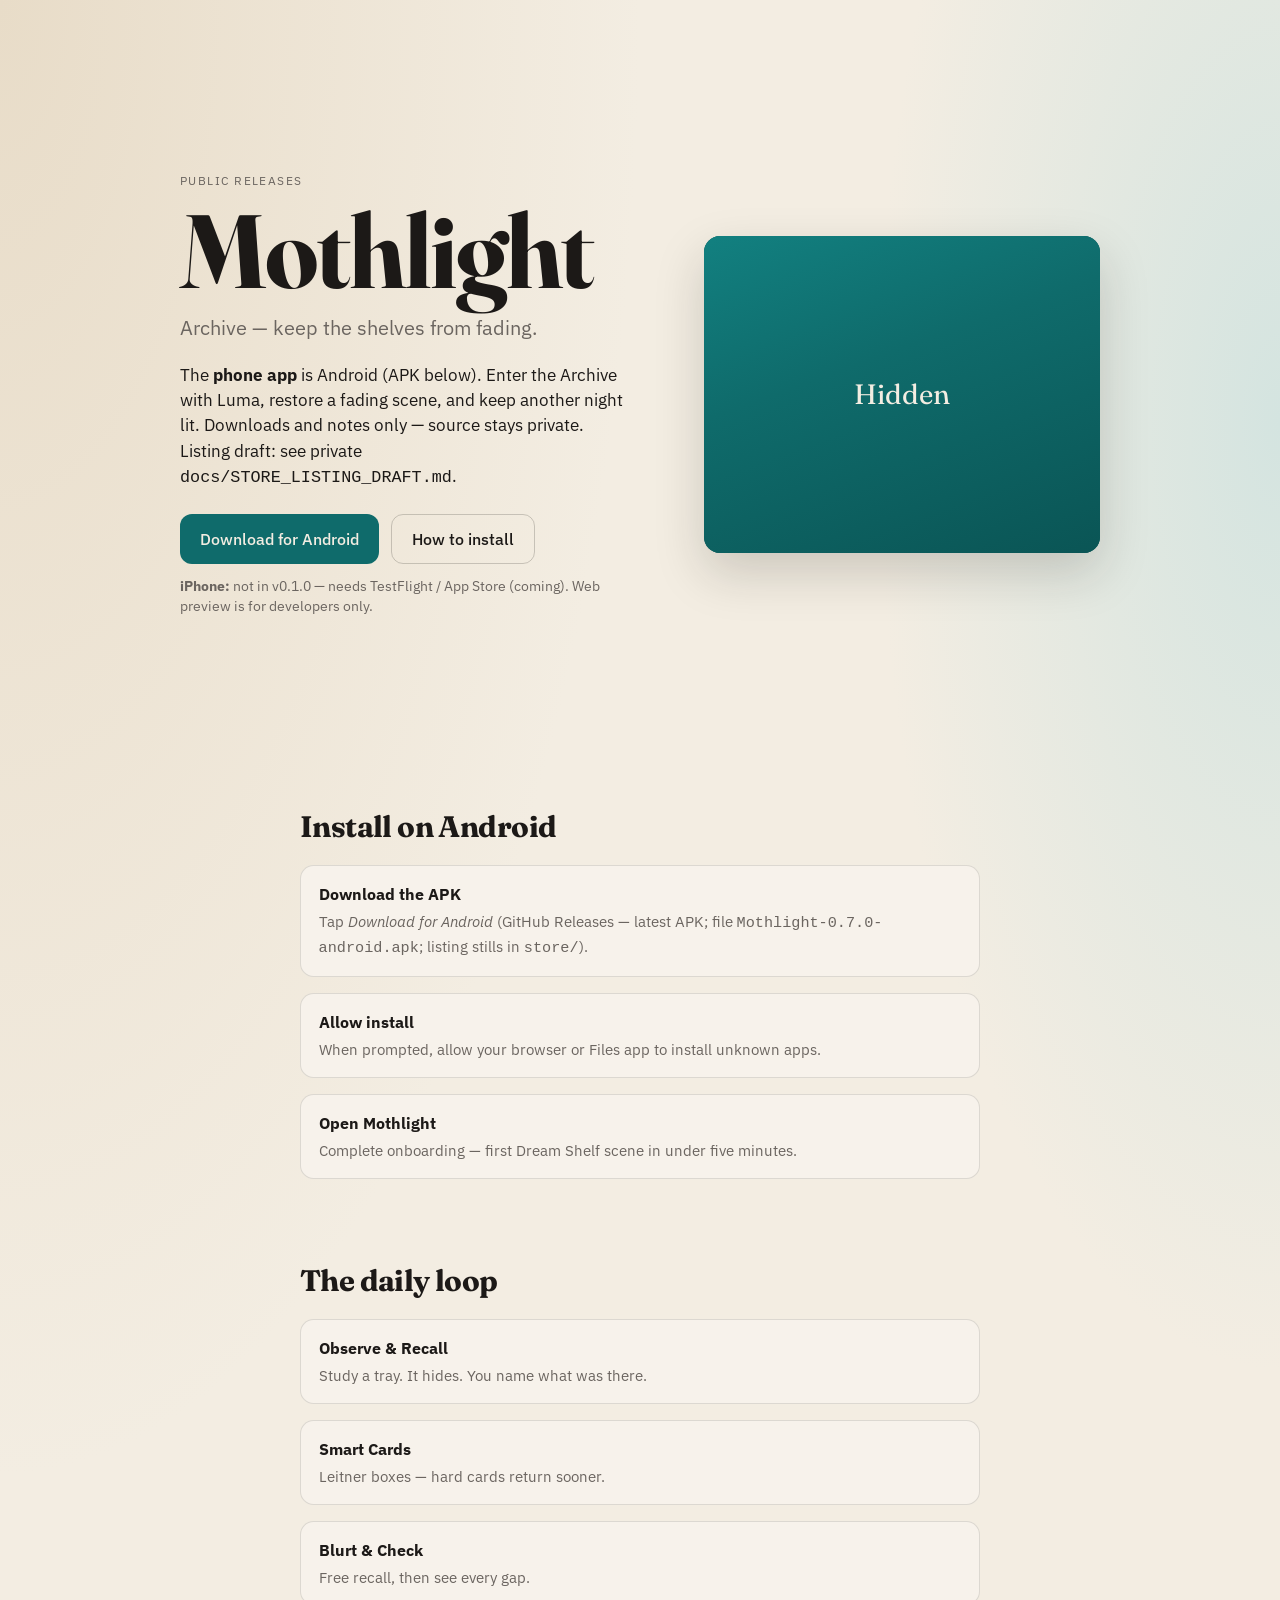
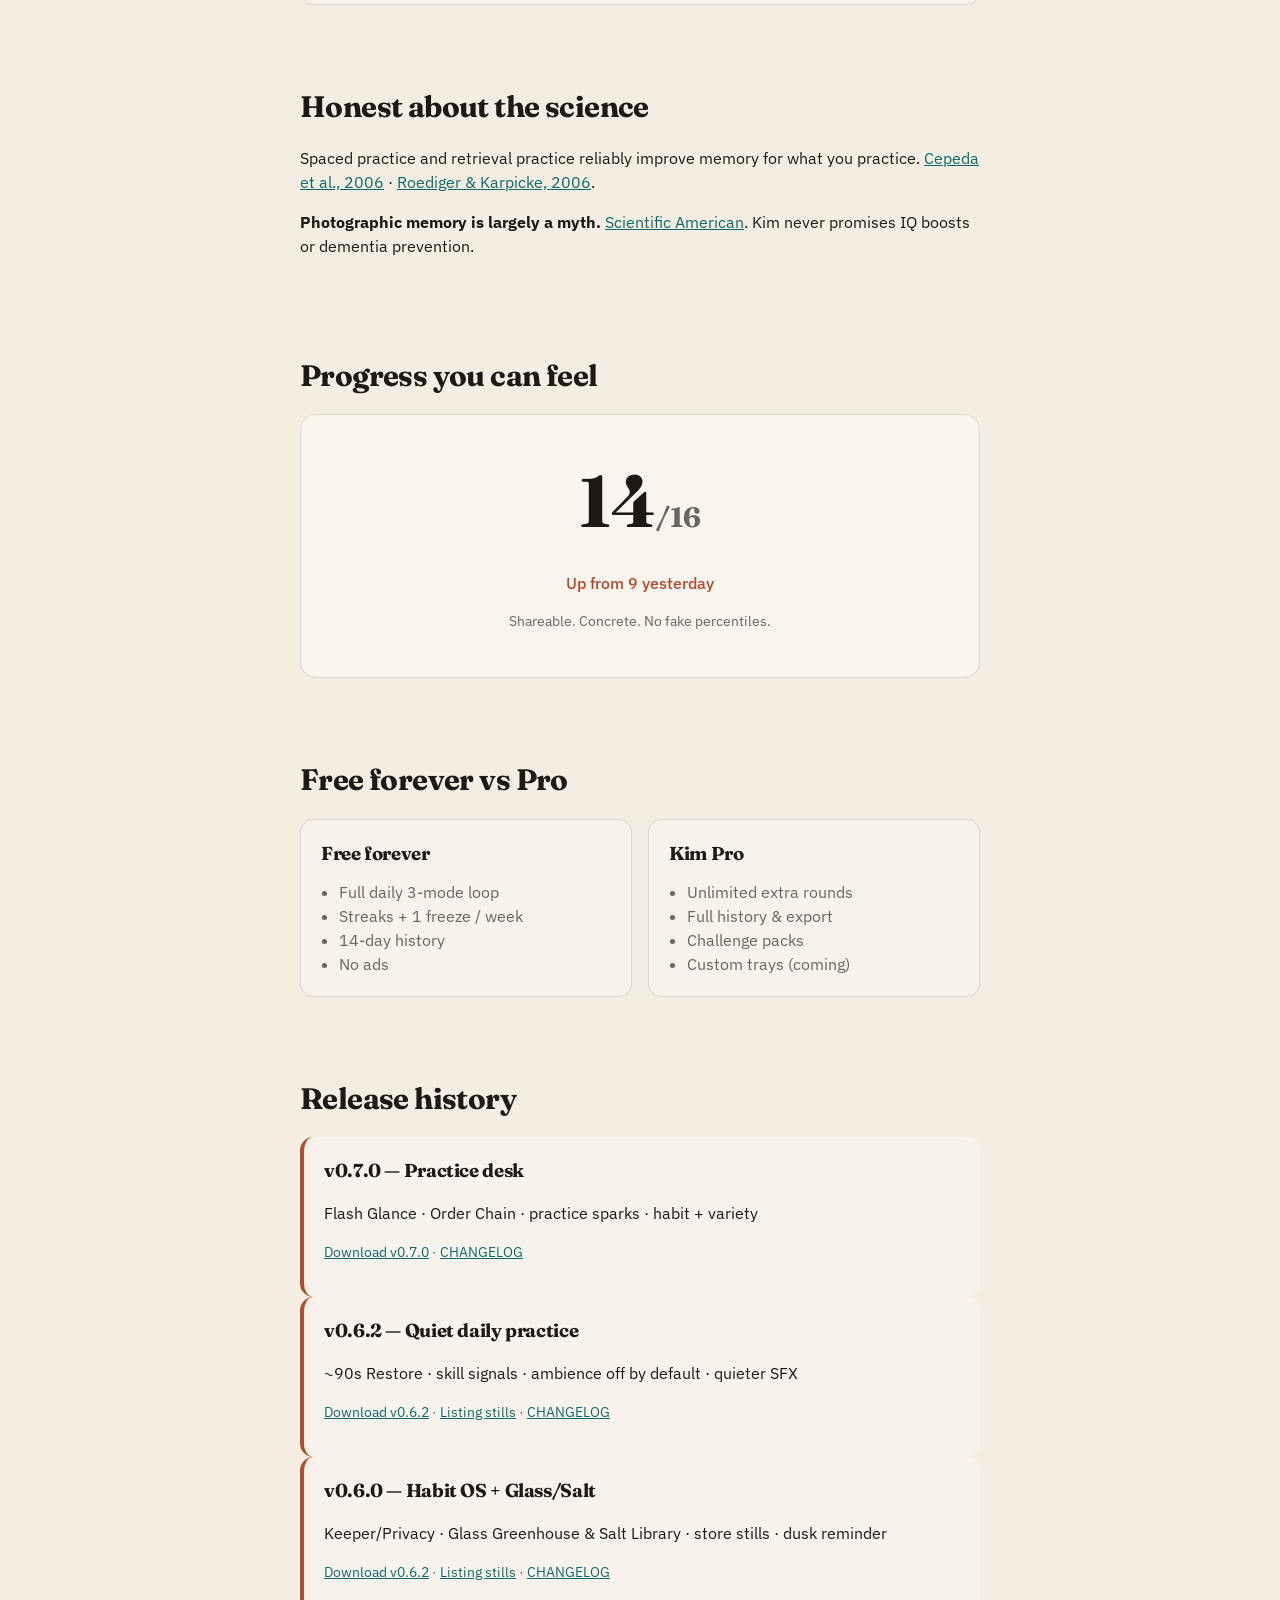
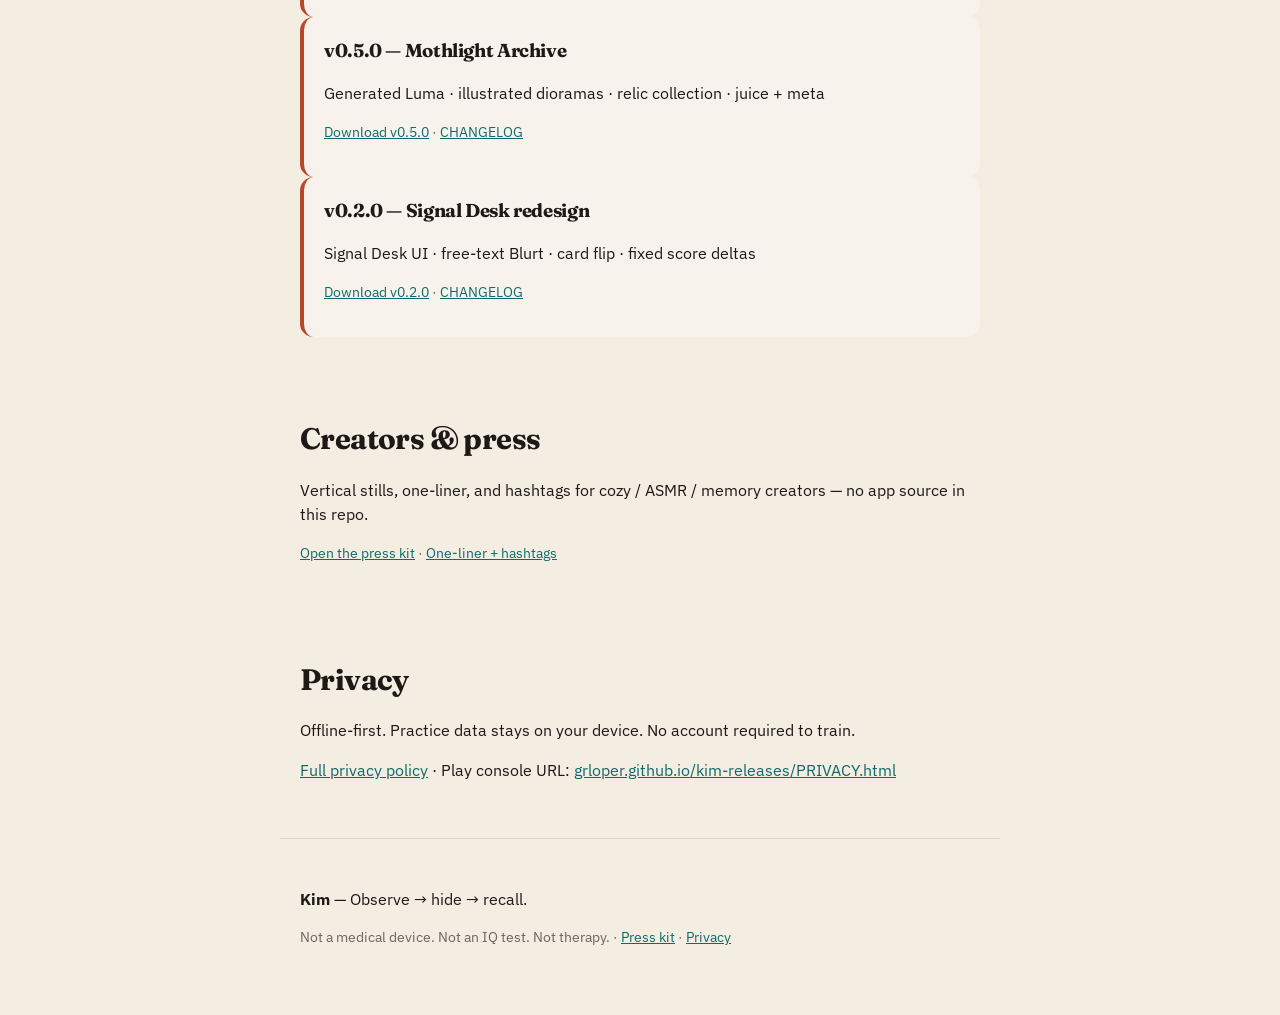
==== commit 68529e11: "Release 0.7.0 — Practice desk mini-games Flash Glance + Order Chain public notes. No source." ====
--- a/index.html
+++ b/index.html
@@ -58,7 +58,7 @@
           <strong>Download the APK</strong>
           <span
             >Tap <em>Download for Android</em> (GitHub Releases — latest APK;
-            file <code>Mothlight-0.6.2-android.apk</code>; listing stills in <code>store/</code>).</span
+            file <code>Mothlight-0.7.0-android.apk</code>; listing stills in <code>store/</code>).</span
           >
         </li>
         <li>
@@ -145,6 +145,14 @@
     <section id="releases">
       <h2>Release history</h2>
       <article class="release">
+        <h3>v0.7.0 — Practice desk</h3>
+        <p>Flash Glance · Order Chain · practice sparks · habit + variety</p>
+        <p class="meta">
+          <a href="https://github.com/grloper/kim-releases/releases/tag/v0.7.0">Download v0.7.0</a>
+          · <a href="CHANGELOG.md">CHANGELOG</a>
+        </p>
+      </article>
+      <article class="release">
         <h3>v0.6.2 — Quiet daily practice</h3>
         <p>~90s Restore · skill signals · ambience off by default · quieter SFX</p>
         <p class="meta">
